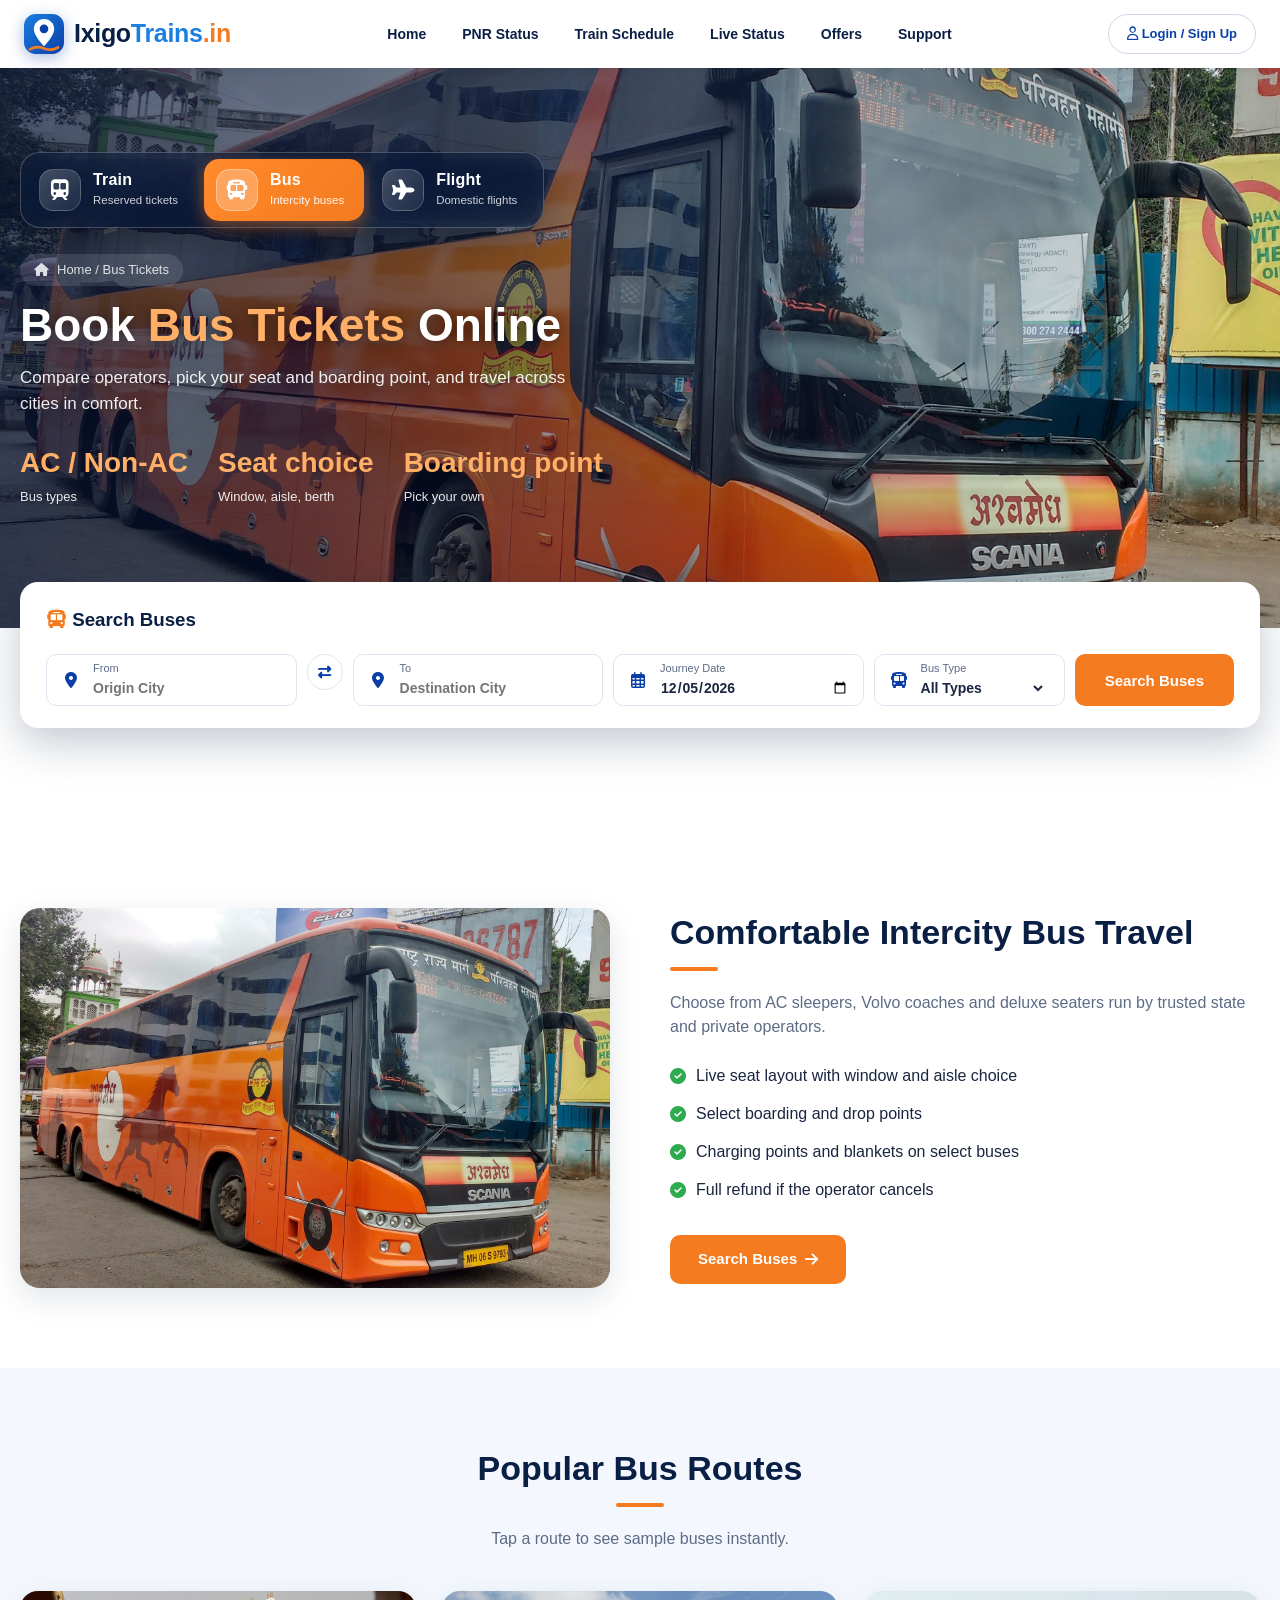
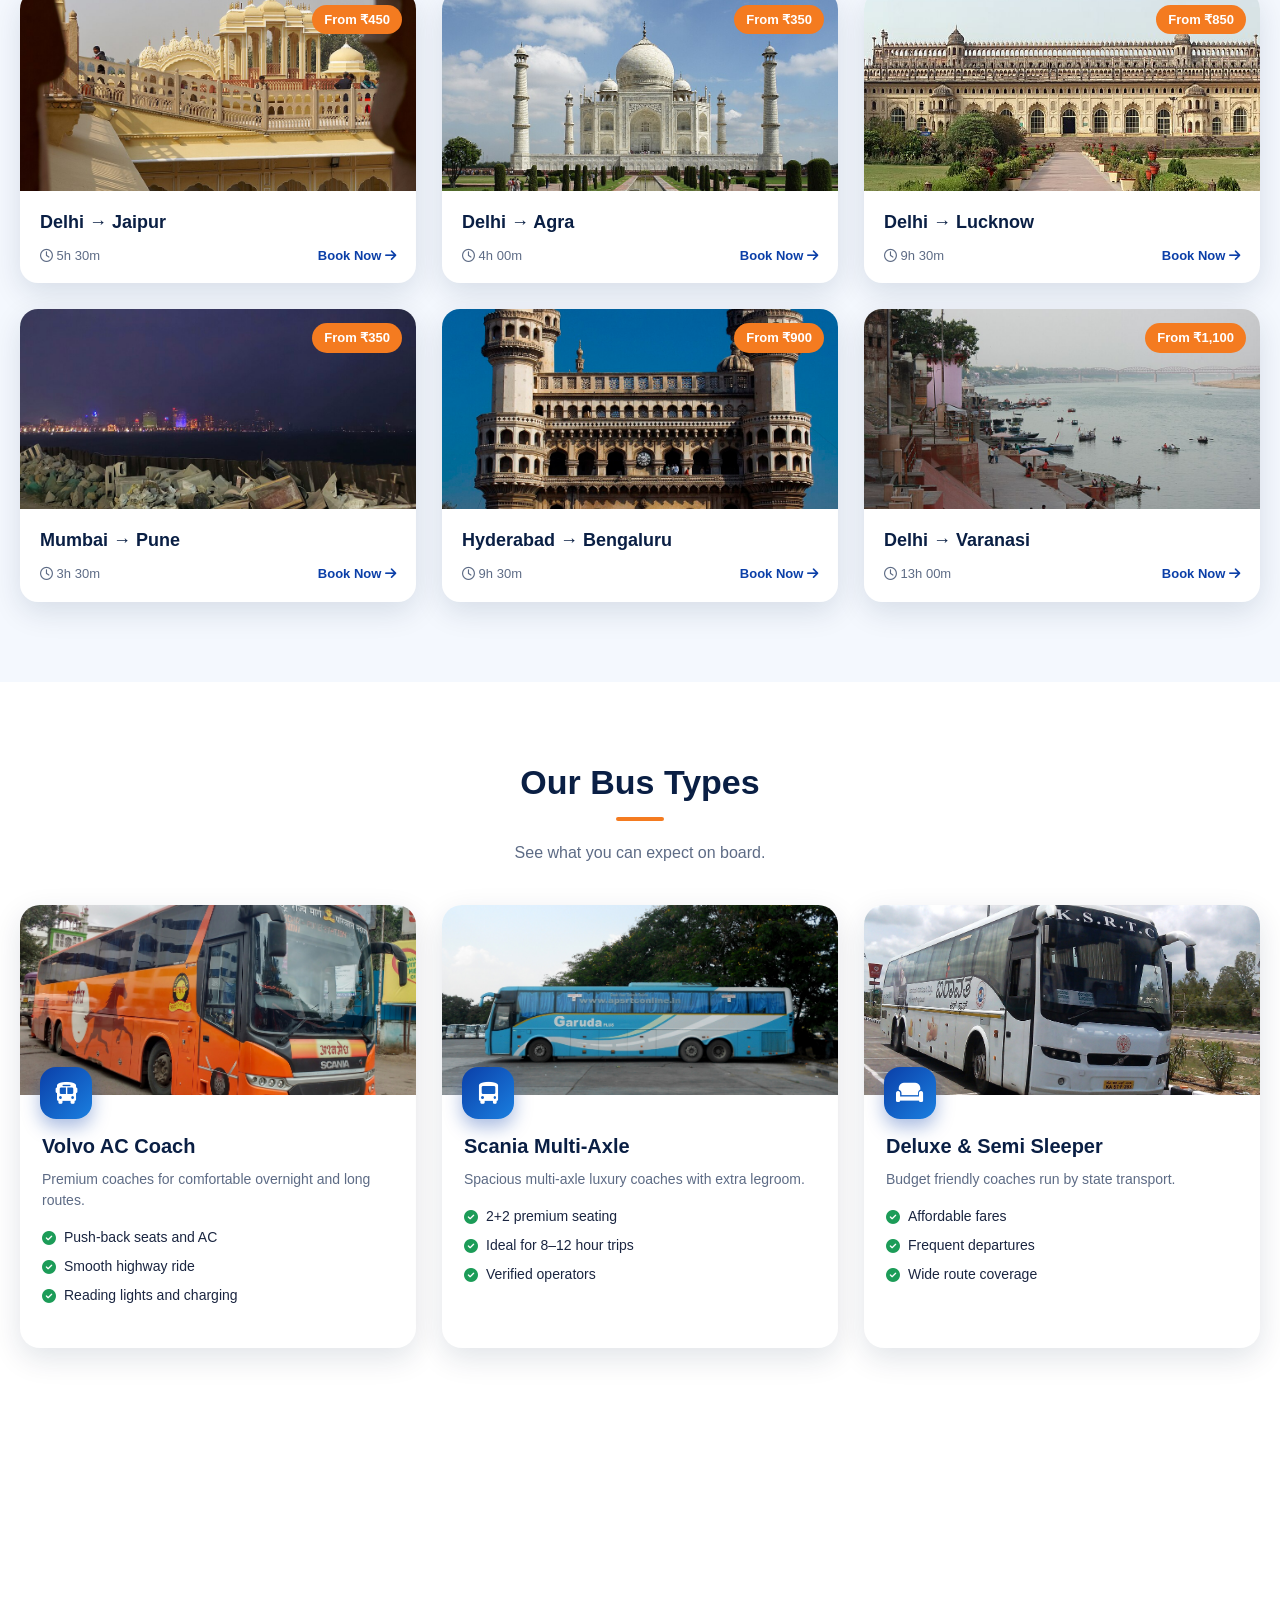
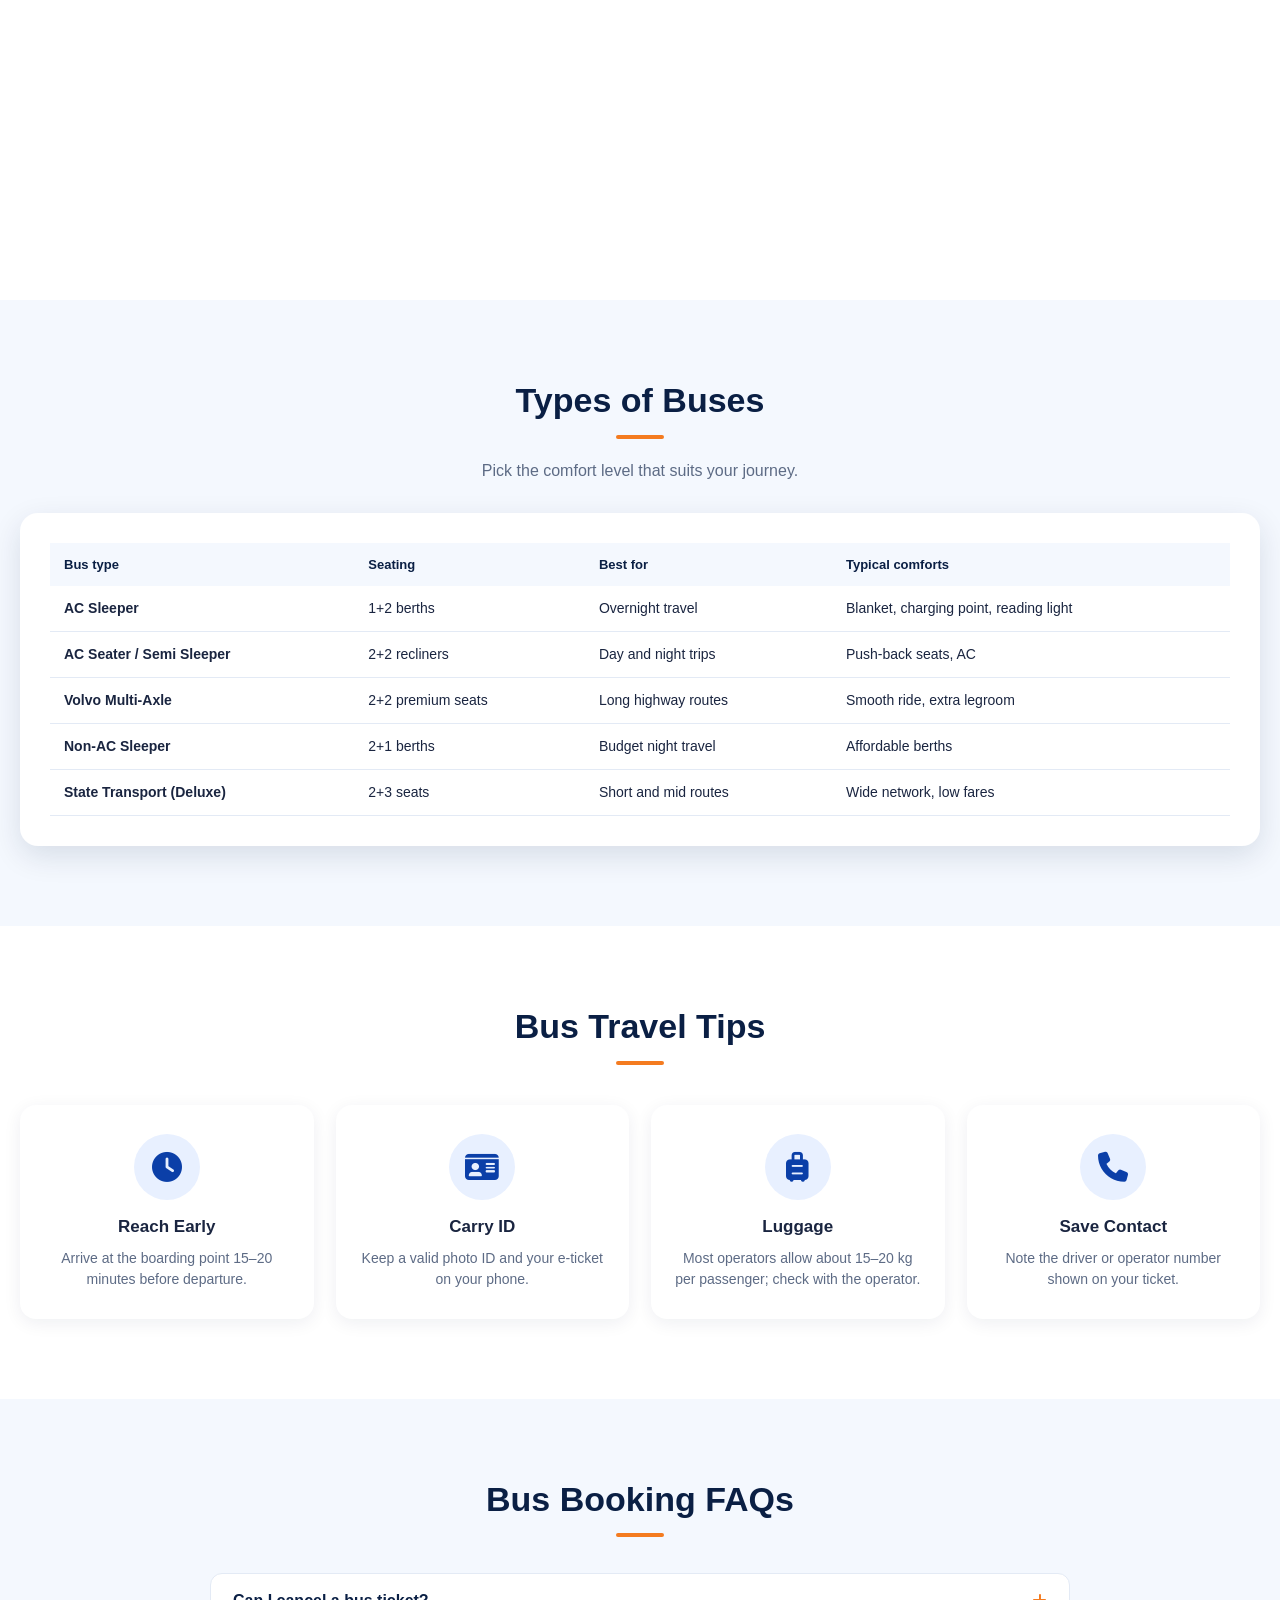
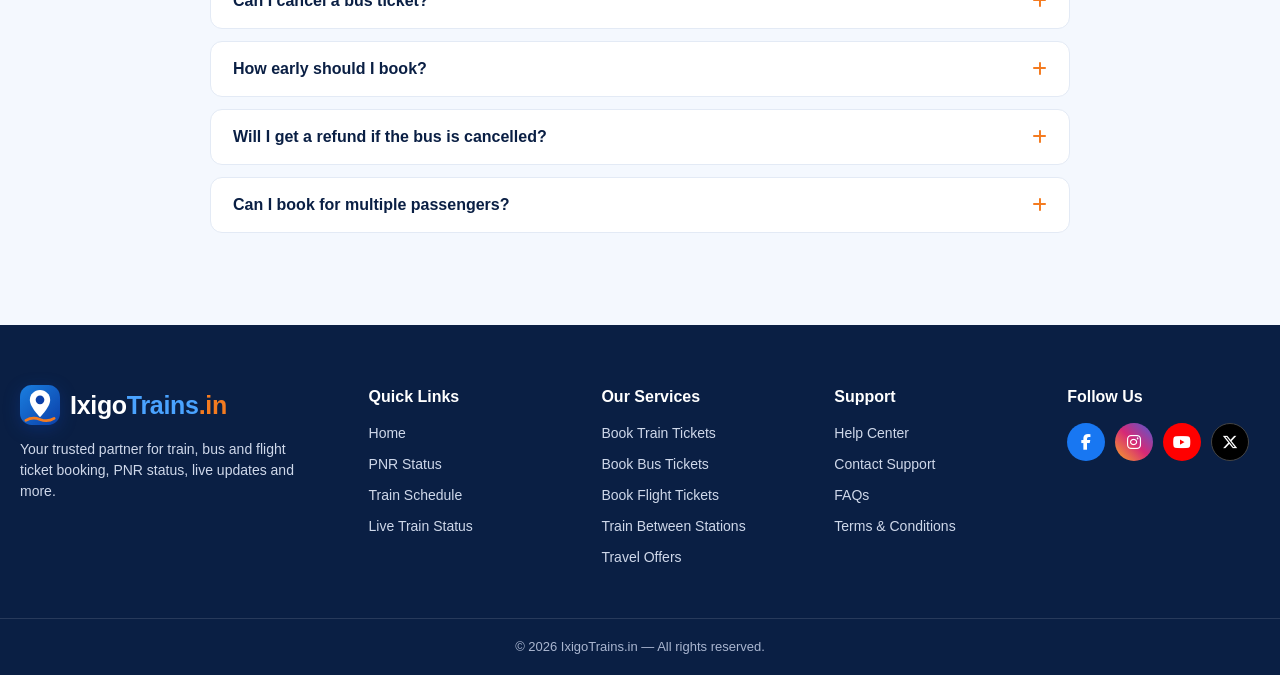
==== bus.html @ 5205576c "first commit" ====
<!DOCTYPE html>
<html lang="en">
<head>
<meta charset="UTF-8">
<meta name="viewport" content="width=device-width, initial-scale=1">
<link rel="icon" type="image/svg+xml" href="favicon.svg">
<title>Bus Tickets – IxigoTrains.in</title>
<link rel="stylesheet" href="https://cdnjs.cloudflare.com/ajax/libs/font-awesome/6.5.1/css/all.min.css">
<link rel="stylesheet" href="style.css">
</head>
<body>
<div id="site-header"></div>

<section class="page-hero ph-slider">
  <div class="hero-slides" aria-hidden="true"><div class="slide active" style="background-image:url('images/bus1.jpg')"></div><div class="slide" style="background-image:url('images/bus2.jpg')"></div><div class="slide" style="background-image:url('images/bus3.jpg')"></div><div class="slide" style="background-image:url('images/bus4.jpg')"></div><div class="slide" style="background-image:url('images/bus5.jpg')"></div></div>
  <div class="container reveal">
    <div class="mode-pick reveal">
      <a class="mp" href="train.html"><i class="fa-solid fa-train-subway"></i><b>Train</b><small>Reserved tickets</small></a>
      <a class="mp active" href="bus.html"><i class="fa-solid fa-bus"></i><b>Bus</b><small>Intercity buses</small></a>
      <a class="mp" href="flight.html"><i class="fa-solid fa-plane"></i><b>Flight</b><small>Domestic flights</small></a>
    </div>
    <span class="crumb"><i class="fa-solid fa-house"></i> Home / Bus Tickets</span>
    <h1>Book <span>Bus Tickets</span> Online</h1>
    <p>Compare operators, pick your seat and boarding point, and travel across cities in comfort.</p>
    <div class="mini-stats"><div><b>AC / Non-AC</b><span>Bus types</span></div><div><b>Seat choice</b><span>Window, aisle, berth</span></div><div><b>Boarding point</b><span>Pick your own</span></div></div>
  </div>
</section>

<section style="padding-top:0">
  <div class="container">
    <div class="search-card" style="margin-top:-46px;margin-bottom:0;padding-top:24px">
      <h3 style="color:var(--navy)"><i class="fa-solid fa-bus" style="color:var(--orange)"></i> Search Buses</h3>
      <form class="search-row" id="busForm">
        <div class="field"><i class="fa-solid fa-location-dot"></i><div><label>From</label><input id="busFrom" placeholder="Origin City" list="cities"></div></div>
        <button type="button" class="swap" data-a="busFrom" data-b="busTo" aria-label="Swap"><i class="fa-solid fa-right-left"></i></button>
        <div class="field"><i class="fa-solid fa-location-dot"></i><div><label>To</label><input id="busTo" placeholder="Destination City" list="cities"></div></div>
        <div class="field"><i class="fa-regular fa-calendar-days"></i><div><label>Journey Date</label><input id="busDate" type="date"></div></div>
        <div class="field small"><i class="fa-solid fa-bus"></i><div><label>Bus Type</label><select id="busType"><option>All Types</option><option>AC Sleeper</option><option>AC Seater</option><option>Non-AC Sleeper</option><option>Volvo Multi-Axle</option></select></div></div>
        <button class="search-btn" type="submit">Search Buses</button>
      </form>
    </div>
    <div id="busResults" style="margin-top:20px"></div>
  </div>
</section>

<section><div class="container split"><img class="photo reveal left" src="images/bus1.jpg" alt="Volvo AC bus" loading="lazy"><div class="reveal right"><h2 class="title" style="text-align:left">Comfortable Intercity Bus Travel</h2><span class="underline" style="margin-left:0"></span><p class="sub" style="text-align:left;margin-left:0">Choose from AC sleepers, Volvo coaches and deluxe seaters run by trusted state and private operators.</p><ul class="checks" style="margin-left:0"><li><i class="fa-solid fa-circle-check"></i> Live seat layout with window and aisle choice</li><li><i class="fa-solid fa-circle-check"></i> Select boarding and drop points</li><li><i class="fa-solid fa-circle-check"></i> Charging points and blankets on select buses</li><li><i class="fa-solid fa-circle-check"></i> Full refund if the operator cancels</li></ul><a href="#book" class="btn">Search Buses <i class="fa-solid fa-arrow-right"></i></a></div></div></section>
<section class="bg-soft"><div class="container"><div class="center reveal"><h2 class="title">Popular Bus Routes</h2><span class="underline"></span><p class="sub">Tap a route to see sample buses instantly.</p></div><div class="route-grid"><article class="route reveal" data-from="Delhi" data-to="Jaipur"><div class="img"><img src="images/d-jaipur.jpg" alt="Delhi → Jaipur" loading="lazy"></div><span class="price">From ₹450</span><div class="info"><h4>Delhi → Jaipur</h4><div class="meta"><span><i class="fa-regular fa-clock"></i> 5h 30m</span><span class="go">Book Now <i class="fa-solid fa-arrow-right"></i></span></div></div></article><article class="route reveal" data-from="Delhi" data-to="Agra"><div class="img"><img src="images/d-agra.jpg" alt="Delhi → Agra" loading="lazy"></div><span class="price">From ₹350</span><div class="info"><h4>Delhi → Agra</h4><div class="meta"><span><i class="fa-regular fa-clock"></i> 4h 00m</span><span class="go">Book Now <i class="fa-solid fa-arrow-right"></i></span></div></div></article><article class="route reveal" data-from="Delhi" data-to="Lucknow"><div class="img"><img src="images/d-lucknow.jpg" alt="Delhi → Lucknow" loading="lazy"></div><span class="price">From ₹850</span><div class="info"><h4>Delhi → Lucknow</h4><div class="meta"><span><i class="fa-regular fa-clock"></i> 9h 30m</span><span class="go">Book Now <i class="fa-solid fa-arrow-right"></i></span></div></div></article><article class="route reveal" data-from="Mumbai" data-to="Pune"><div class="img"><img src="images/d-mumbai.jpg" alt="Mumbai → Pune" loading="lazy"></div><span class="price">From ₹350</span><div class="info"><h4>Mumbai → Pune</h4><div class="meta"><span><i class="fa-regular fa-clock"></i> 3h 30m</span><span class="go">Book Now <i class="fa-solid fa-arrow-right"></i></span></div></div></article><article class="route reveal" data-from="Hyderabad" data-to="Bengaluru"><div class="img"><img src="images/d-hyderabad.jpg" alt="Hyderabad → Bengaluru" loading="lazy"></div><span class="price">From ₹900</span><div class="info"><h4>Hyderabad → Bengaluru</h4><div class="meta"><span><i class="fa-regular fa-clock"></i> 9h 30m</span><span class="go">Book Now <i class="fa-solid fa-arrow-right"></i></span></div></div></article><article class="route reveal" data-from="Delhi" data-to="Varanasi"><div class="img"><img src="images/d-varanasi.jpg" alt="Delhi → Varanasi" loading="lazy"></div><span class="price">From ₹1,100</span><div class="info"><h4>Delhi → Varanasi</h4><div class="meta"><span><i class="fa-regular fa-clock"></i> 13h 00m</span><span class="go">Book Now <i class="fa-solid fa-arrow-right"></i></span></div></div></article></div></div></section>
<section><div class="container"><div class="center reveal"><h2 class="title">Our Bus Types</h2><span class="underline"></span><p class="sub">See what you can expect on board.</p></div><div class="mode-grid"><div class="mode reveal"><div class="m-img" style="background-image:url('images/bus1.jpg')"><i class="fa-solid fa-bus"></i></div><div class="m-body"><h4>Volvo AC Coach</h4><p>Premium coaches for comfortable overnight and long routes.</p><ul><li><i class="fa-solid fa-circle-check"></i> Push-back seats and AC</li><li><i class="fa-solid fa-circle-check"></i> Smooth highway ride</li><li><i class="fa-solid fa-circle-check"></i> Reading lights and charging</li></ul></div></div><div class="mode reveal"><div class="m-img" style="background-image:url('images/bus2.jpg')"><i class="fa-solid fa-bus-simple"></i></div><div class="m-body"><h4>Scania Multi-Axle</h4><p>Spacious multi-axle luxury coaches with extra legroom.</p><ul><li><i class="fa-solid fa-circle-check"></i> 2+2 premium seating</li><li><i class="fa-solid fa-circle-check"></i> Ideal for 8–12 hour trips</li><li><i class="fa-solid fa-circle-check"></i> Verified operators</li></ul></div></div><div class="mode reveal"><div class="m-img" style="background-image:url('images/bus3.jpg')"><i class="fa-solid fa-couch"></i></div><div class="m-body"><h4>Deluxe &amp; Semi Sleeper</h4><p>Budget friendly coaches run by state transport.</p><ul><li><i class="fa-solid fa-circle-check"></i> Affordable fares</li><li><i class="fa-solid fa-circle-check"></i> Frequent departures</li><li><i class="fa-solid fa-circle-check"></i> Wide route coverage</li></ul></div></div></div></div></section>
<section><div class="container"><div class="center reveal"><h2 class="title">Why Book Bus Tickets Here</h2><span class="underline"></span></div><div class="svc-grid"><div class="card reveal d1"><i class="fa-solid fa-couch big"></i><h4>Choose Your Seat</h4><p>See the live seat layout and pick window, aisle, lower or upper berth.</p></div><div class="card reveal d2"><i class="fa-solid fa-location-dot big"></i><h4>Boarding Points</h4><p>Select your pickup and drop points from the operator list.</p></div><div class="card reveal d3"><i class="fa-solid fa-star big"></i><h4>Ratings &amp; Reviews</h4><p>Compare operators using passenger ratings before you book.</p></div><div class="card reveal d4"><i class="fa-solid fa-ticket big"></i><h4>Instant e-Ticket</h4><p>Get your ticket by SMS and email right after payment.</p></div></div></div></section>
<section class="bg-soft"><div class="container"><div class="center reveal"><h2 class="title">Types of Buses</h2><span class="underline"></span><p class="sub">Pick the comfort level that suits your journey.</p></div><div class="panel reveal" style="margin:30px 0 0"><div class="table-wrap"><table class="tbl"><thead><tr><th>Bus type</th><th>Seating</th><th>Best for</th><th>Typical comforts</th></tr></thead><tbody><tr><td><b>AC Sleeper</b></td><td>1+2 berths</td><td>Overnight travel</td><td>Blanket, charging point, reading light</td></tr><tr><td><b>AC Seater / Semi Sleeper</b></td><td>2+2 recliners</td><td>Day and night trips</td><td>Push-back seats, AC</td></tr><tr><td><b>Volvo Multi-Axle</b></td><td>2+2 premium seats</td><td>Long highway routes</td><td>Smooth ride, extra legroom</td></tr><tr><td><b>Non-AC Sleeper</b></td><td>2+1 berths</td><td>Budget night travel</td><td>Affordable berths</td></tr><tr><td><b>State Transport (Deluxe)</b></td><td>2+3 seats</td><td>Short and mid routes</td><td>Wide network, low fares</td></tr></tbody></table></div></div></div></section>
<section><div class="container"><div class="center reveal"><h2 class="title">Bus Travel Tips</h2><span class="underline"></span></div><div class="svc-grid"><div class="card reveal d1"><i class="fa-solid fa-clock big"></i><h4>Reach Early</h4><p>Arrive at the boarding point 15–20 minutes before departure.</p></div><div class="card reveal d2"><i class="fa-solid fa-id-card big"></i><h4>Carry ID</h4><p>Keep a valid photo ID and your e-ticket on your phone.</p></div><div class="card reveal d3"><i class="fa-solid fa-suitcase-rolling big"></i><h4>Luggage</h4><p>Most operators allow about 15–20 kg per passenger; check with the operator.</p></div><div class="card reveal d4"><i class="fa-solid fa-phone big"></i><h4>Save Contact</h4><p>Note the driver or operator number shown on your ticket.</p></div></div></div></section>
<section class="bg-soft"><div class="container"><div class="center reveal"><h2 class="title">Bus Booking FAQs</h2><span class="underline"></span></div><div class="faq reveal"><div class="faq-item"><button class="faq-q">Can I cancel a bus ticket? <i class="fa-solid fa-plus"></i></button><div class="faq-a">Yes. Cancellation charges depend on the operator policy and how close to departure you cancel. The policy is shown before you pay.</div></div><div class="faq-item"><button class="faq-q">How early should I book? <i class="fa-solid fa-plus"></i></button><div class="faq-a">For weekends, festivals and long routes, book at least a few days ahead for the best seat choice.</div></div><div class="faq-item"><button class="faq-q">Will I get a refund if the bus is cancelled? <i class="fa-solid fa-plus"></i></button><div class="faq-a">If the operator cancels the trip, you get a full refund to the original payment mode.</div></div><div class="faq-item"><button class="faq-q">Can I book for multiple passengers? <i class="fa-solid fa-plus"></i></button><div class="faq-a">Yes, you can select several seats in a single booking and add each traveller's details.</div></div></div></div></section>

<div id="site-footer"></div>
<script src="script.js"></script>
</body>
</html>
---- style.css ----
*{box-sizing:border-box;margin:0;padding:0}
:root{--blue:#0b3fa8;--blue2:#1a7fe0;--navy:#0a1f44;--orange:#f47b20;--bg:#f4f8fe;--text:#1a2540;--muted:#5d6b85;--line:#e3eaf5;--shadow:0 10px 30px rgba(10,31,68,.12)}
html{scroll-behavior:smooth}
body{font-family:'Segoe UI',Roboto,Arial,sans-serif;color:var(--text);background:#fff;line-height:1.5;animation:pageIn .6s ease both;overflow-x:clip}
@keyframes pageIn{from{opacity:0;transform:translateY(10px)}to{opacity:1;transform:none}}
a{text-decoration:none;color:inherit}
img{max-width:100%}
.hidden{display:none!important}
.container{max-width:1400px;margin:0 auto;padding:0 20px}
section{padding:80px 0}
h2.title{font-size:34px;line-height:1.2;color:var(--navy);font-weight:800}
.sub{color:var(--muted);margin-top:10px;font-size:16px;max-width:620px}
.underline{display:block;width:48px;height:4px;background:var(--orange);border-radius:2px;margin:14px 0 20px}
.center{text-align:center}.center .underline,.center .sub{margin-left:auto;margin-right:auto}
.bg-soft{background:var(--bg)}

/* reveal animations */
.reveal{opacity:0;transform:translateY(34px);transition:opacity .8s ease,transform .8s ease}
.reveal.left{transform:translateX(-40px)}.reveal.right{transform:translateX(40px)}.reveal.zoom{transform:scale(.92)}
.reveal.in{opacity:1;transform:none}
.d1{transition-delay:.1s}.d2{transition-delay:.2s}.d3{transition-delay:.3s}.d4{transition-delay:.4s}.d5{transition-delay:.5s}

/* buttons */
.btn{display:inline-flex;align-items:center;gap:8px;background:var(--orange);color:#fff;border:0;border-radius:10px;padding:13px 28px;font-size:15px;font-weight:700;cursor:pointer;position:relative;overflow:hidden;transition:.25s;font-family:inherit}
.btn:hover{background:#e06a10;transform:translateY(-2px);box-shadow:0 8px 20px rgba(244,123,32,.4)}
.btn.outline{background:none;border:1.5px solid var(--blue);color:var(--blue)}
.btn.outline:hover{background:var(--blue);color:#fff;box-shadow:none}
.btn.white{background:#fff;color:var(--blue)}
.ripple{position:absolute;border-radius:50%;background:rgba(255,255,255,.5);transform:scale(0);animation:rip .6s linear;pointer-events:none}
@keyframes rip{to{transform:scale(4);opacity:0}}

/* navbar */
.navbar{position:sticky;top:0;z-index:100;height:68px;background:rgba(255,255,255,.95);backdrop-filter:blur(10px);display:flex;align-items:center;justify-content:space-between;padding:0 24px;box-shadow:0 1px 8px rgba(0,0,0,.07);transition:.3s}
.navbar.scrolled{height:60px;box-shadow:0 4px 20px rgba(0,0,0,.1)}
.logo{display:flex;align-items:center;gap:8px;font-size:24px;font-weight:700;color:var(--navy)}
.logo i{color:var(--blue);font-size:26px}
.logo b{color:var(--blue2)}
.logo.light{color:#fff}.logo.light i{color:#fff}.logo.light b{color:#4aa3ff}
nav{display:flex;gap:36px;font-size:14px;font-weight:600;color:var(--navy)}
nav a{position:relative;padding:6px 0}
nav a:after{content:'';position:absolute;left:0;bottom:0;height:2px;width:0;background:var(--blue);transition:.3s}
nav a:hover:after,nav a.active:after{width:100%}
nav a.active,nav a:hover{color:var(--blue)}
.login{border:1px solid #ccd6e8;border-radius:24px;padding:9px 18px;font-size:13px;font-weight:600;color:var(--blue);transition:.25s}
.login:hover{background:var(--blue);color:#fff}
.menu-btn{display:none;background:none;border:0;font-size:22px;color:var(--navy);cursor:pointer}

/* hero */
.hero{position:relative;padding:70px 0 0;color:#fff;overflow:visible;background:linear-gradient(135deg,#0b3fa8,#0a1f44);isolation:isolate}
.hero:before{display:none}
.hero:after{content:'';position:absolute;inset:0;z-index:-1;background:linear-gradient(100deg,rgba(6,22,56,.88) 0%,rgba(6,22,56,.55) 45%,rgba(6,22,56,.1) 100%)}
.hero-inner{display:grid;grid-template-columns:1.2fr 1fr;gap:30px;align-items:center;min-height:380px}
.badge{display:inline-flex;gap:8px;align-items:center;background:rgba(255,255,255,.18);backdrop-filter:blur(6px);padding:8px 16px;border-radius:20px;font-size:13px;font-weight:600}
.hero h1{font-size:54px;line-height:1.1;margin:22px 0 16px;font-weight:800}
.hero h1 span{color:#ffb066}
.hero p{font-size:18px;max-width:520px;opacity:.95}
.hero-actions{display:flex;gap:14px;margin-top:28px;flex-wrap:wrap}
.hero-stats{display:flex;gap:14px;justify-self:end;flex-direction:column}
.glass{background:rgba(255,255,255,.14);backdrop-filter:blur(10px);border:1px solid rgba(255,255,255,.25);border-radius:16px;padding:16px 22px;display:flex;gap:14px;align-items:center;animation:float 5s ease-in-out infinite}
.glass:nth-child(2){animation-delay:1.2s;margin-left:40px}.glass:nth-child(3){animation-delay:2.4s}
.glass i{font-size:24px;color:#ffb066}.glass b{font-size:20px;display:block}.glass small{opacity:.85}
@keyframes float{0%,100%{transform:translateY(0)}50%{transform:translateY(-10px)}}
.rail{position:absolute;left:0;right:0;bottom:0;height:4px;background:repeating-linear-gradient(90deg,rgba(255,255,255,.5) 0 14px,transparent 14px 24px);overflow:visible}
.rail i{position:absolute;top:-26px;font-size:24px;color:#ffb066;animation:run 14s linear infinite}
@keyframes run{from{left:-5%}to{left:105%}}
.page-hero{position:relative;padding:60px 0 100px;color:#fff;isolation:isolate;background:linear-gradient(135deg,#0a1f44,#0b3fa8)}
.page-hero:before{content:'';position:absolute;inset:0;z-index:-2;background:var(--ph-img) center/cover}
.page-hero:after{content:'';position:absolute;inset:0;z-index:-1;background:linear-gradient(100deg,rgba(6,22,56,.93) 0%,rgba(6,22,56,.7) 55%,rgba(6,22,56,.35) 100%)}
.ph-grid{display:grid;grid-template-columns:1.3fr 1fr;gap:40px;align-items:center}
.page-hero h1{font-size:46px;line-height:1.12;font-weight:800;margin:14px 0}
.page-hero h1 span{color:#ffb066}
.page-hero p{opacity:.92;font-size:17px;max-width:560px}
.crumb{font-size:13px;opacity:.85;display:inline-flex;gap:8px;align-items:center;background:rgba(255,255,255,.14);padding:6px 14px;border-radius:20px}
.chips{display:flex;gap:10px;flex-wrap:wrap;margin-top:22px}
.chips span{background:rgba(255,255,255,.14);border:1px solid rgba(255,255,255,.25);padding:8px 14px;border-radius:20px;font-size:13px;font-weight:600;display:inline-flex;gap:8px;align-items:center}
.chips i{color:#ffb066}
.ph-card{background:rgba(255,255,255,.13);backdrop-filter:blur(12px);border:1px solid rgba(255,255,255,.28);border-radius:20px;padding:24px 26px;animation:float 6s ease-in-out infinite}
.ph-card h4{font-size:16px;margin-bottom:14px;display:flex;gap:10px;align-items:center}
.ph-card h4 i{color:#ffb066}
.ph-row{display:flex;justify-content:space-between;gap:14px;padding:10px 0;border-top:1px solid rgba(255,255,255,.2);font-size:14px}
.ph-row b{color:#ffd2ad}

/* search card */
.search-card{position:relative;z-index:5;background:#fff;border-radius:18px;box-shadow:0 14px 44px rgba(10,31,68,.25);padding:0 24px 24px;color:var(--text);margin-bottom:-52px;margin-top:30px}
.tabs{display:flex;justify-content:space-between;padding:0 10px;border-bottom:1px solid var(--line)}
.tab{flex:1;background:none;border:0;padding:20px 0 14px;font-size:14px;font-weight:600;color:var(--navy);cursor:pointer;border-bottom:3px solid transparent;display:flex;gap:8px;align-items:center;justify-content:center;margin-bottom:-1px;transition:.25s;font-family:inherit}
.tab:hover{color:var(--blue)}
.tab.active{border-color:var(--orange);color:var(--blue)}
.search-row{display:flex;gap:10px;align-items:center;margin-top:20px;animation:pageIn .4s}
.field{flex:1.3;display:flex;align-items:center;gap:12px;border:1px solid #dde4f0;border-radius:10px;padding:8px 14px;height:52px;min-width:0;transition:.25s;background:#fff}
.field:focus-within{border-color:var(--blue);box-shadow:0 0 0 3px rgba(11,63,168,.12)}
.field>i{color:var(--blue)}
.field.small{flex:.9}.field.wide{flex:1}
.field div{flex:1;min-width:0}
.field label{display:block;font-size:11px;color:var(--muted)}
.field input,.field select{width:100%;border:0;outline:0;background:none;font-size:14px;font-weight:600;color:var(--text);font-family:inherit}
.swap{width:36px;height:36px;border-radius:50%;border:1px solid #dde4f0;background:#fff;color:var(--blue);cursor:pointer;flex:none;transition:.4s}
.swap:hover{transform:rotate(180deg);background:var(--blue);color:#fff}
.search-btn{background:var(--orange);color:#fff;border:0;border-radius:10px;height:52px;padding:0 30px;font-size:15px;font-weight:700;cursor:pointer;white-space:nowrap;position:relative;overflow:hidden;transition:.25s;font-family:inherit}
.search-btn:hover{background:#e06a10;transform:translateY(-2px)}

/* features */
.features{padding:110px 0 30px}
.feat-grid{display:grid;grid-template-columns:repeat(4,1fr);gap:20px}
.feat{display:flex;align-items:center;gap:14px;padding:16px;border-radius:14px;transition:.3s}
.feat:hover{background:var(--bg);transform:translateY(-4px)}
.feat b{display:block;font-size:15px}.feat small{font-size:13px;color:var(--muted)}
.ico{width:50px;height:50px;border-radius:50%;display:grid;place-items:center;font-size:20px;flex:none}
.yellow{background:#fff4d6;color:#f5a800}.green{background:#e3f6e8;color:#2eaa4f}.orange{background:#ffe9d6;color:var(--orange)}.bluei{background:#e1ecff;color:var(--blue)}

/* stats */
.stats{background:linear-gradient(120deg,var(--navy),var(--blue));color:#fff;padding:54px 0}
.stat-grid{display:grid;grid-template-columns:repeat(4,1fr);gap:20px;text-align:center}
.stat b{font-size:42px;display:block;font-weight:800}.stat span{opacity:.85}

/* routes */
.route-grid{display:grid;grid-template-columns:repeat(3,1fr);gap:26px;margin-top:40px}
.route{position:relative;border-radius:18px;overflow:hidden;background:#fff;box-shadow:var(--shadow);cursor:pointer;transition:.35s}
.route:hover{transform:translateY(-8px);box-shadow:0 20px 44px rgba(10,31,68,.22)}
.route .img{height:200px;overflow:hidden;background:linear-gradient(135deg,#6a8fd8,#f4a259)}
.route img{width:100%;height:100%;object-fit:cover;transition:.6s}
.route:hover img{transform:scale(1.1)}
.route .price{position:absolute;top:14px;right:14px;background:var(--orange);color:#fff;padding:5px 12px;border-radius:20px;font-size:13px;font-weight:700}
.route .info{padding:18px 20px}
.route h4{font-size:18px;color:var(--navy)}
.meta{display:flex;justify-content:space-between;align-items:center;margin-top:10px;font-size:13px;color:var(--muted)}
.meta .go{color:var(--blue);font-weight:700;transition:.25s}
.route:hover .go{transform:translateX(6px)}

/* services */
.svc-grid{display:grid;grid-template-columns:repeat(4,1fr);gap:22px;margin-top:40px}
.card{background:#fff;border-radius:16px;padding:28px 22px;box-shadow:0 4px 18px rgba(10,31,68,.07);transition:.3s;text-align:center;border:1px solid transparent;display:block}
.card:hover{transform:translateY(-8px);box-shadow:var(--shadow);border-color:var(--line)}
.card i.big{font-size:30px;color:var(--blue);width:66px;height:66px;display:grid;place-items:center;border-radius:50%;background:#e8f0ff;margin:0 auto 14px;transition:.3s}
.card:hover i.big{background:var(--blue);color:#fff;transform:rotateY(180deg)}
.card h4{font-size:17px;margin-bottom:8px}.card p{font-size:14px;color:var(--muted)}

/* steps */
.steps{display:grid;grid-template-columns:repeat(4,1fr);gap:26px;margin-top:46px;position:relative}
.step{text-align:center;position:relative;padding:0 10px}
.step .num{width:70px;height:70px;border-radius:50%;background:linear-gradient(135deg,var(--blue),var(--blue2));color:#fff;font-size:26px;font-weight:800;display:grid;place-items:center;margin:0 auto 16px;box-shadow:0 8px 20px rgba(11,63,168,.35);position:relative;z-index:2}
.step:not(:last-child):after{content:'';position:absolute;top:35px;left:60%;width:80%;border-top:2px dashed #b9c9e6;z-index:1}
.step h4{margin-bottom:6px}.step p{font-size:14px;color:var(--muted)}

/* classes */
.cls-grid{display:grid;grid-template-columns:repeat(3,1fr);gap:22px;margin-top:40px}
.cls{background:#fff;border-radius:16px;padding:24px;box-shadow:0 4px 18px rgba(10,31,68,.07);border-left:5px solid var(--blue);transition:.3s}
.cls:hover{transform:translateX(6px)}
.cls b{font-size:18px;color:var(--navy)}.cls span{float:right;background:#e8f0ff;color:var(--blue);padding:2px 10px;border-radius:12px;font-size:12px;font-weight:700}
.cls p{margin-top:8px;font-size:14px;color:var(--muted)}

/* split */
.split{display:grid;grid-template-columns:1fr 1fr;gap:60px;align-items:center}
.split img.photo{width:100%;border-radius:20px;box-shadow:var(--shadow);height:380px;object-fit:cover}
.checks{list-style:none;margin:18px auto 26px;display:table;text-align:left}
.checks li{padding:7px 0;display:flex;gap:10px;align-items:flex-start}
.checks i{color:#2eaa4f;margin-top:4px}

/* offers */
.offer-grid{display:grid;grid-template-columns:repeat(3,1fr);gap:26px;margin-top:40px}
.offer{background:#fff;border-radius:18px;overflow:hidden;box-shadow:var(--shadow);transition:.3s;position:relative}
.offer:hover{transform:translateY(-8px)}
.offer .top{padding:26px;color:#fff;background:linear-gradient(135deg,var(--blue),var(--blue2));position:relative;overflow:hidden}
.offer:nth-child(2n) .top{background:linear-gradient(135deg,#f47b20,#ffa94d)}
.offer:nth-child(3n) .top{background:linear-gradient(135deg,#1c9c58,#52c685)}
.offer .top:after{content:'';position:absolute;right:-30px;top:-30px;width:120px;height:120px;border-radius:50%;background:rgba(255,255,255,.15)}
.offer .top h3{font-size:34px}.offer .top small{opacity:.9}
.offer .body{padding:20px 24px 24px}
.offer .body p{font-size:14px;color:var(--muted);margin-bottom:14px}
.coupon{display:flex;justify-content:space-between;align-items:center;border:2px dashed #b9c9e6;border-radius:10px;padding:8px 8px 8px 14px;font-weight:800;letter-spacing:1px;color:var(--navy)}
.coupon button{background:var(--navy);color:#fff;border:0;border-radius:8px;padding:8px 14px;font-weight:600;cursor:pointer;font-size:13px;transition:.2s}
.coupon button:hover{background:var(--orange)}

/* testimonials */
.testi-grid{display:grid;grid-template-columns:repeat(3,1fr);gap:24px;margin-top:40px}
.testi{background:#fff;border-radius:16px;padding:26px;box-shadow:0 4px 18px rgba(10,31,68,.07);transition:.3s}
.testi:hover{transform:translateY(-6px);box-shadow:var(--shadow)}
.stars{color:#f5a800;margin-bottom:10px}
.testi p{font-size:14px;color:var(--muted);margin-bottom:16px}
.who{display:flex;align-items:center;gap:12px}
.av{width:44px;height:44px;border-radius:50%;background:linear-gradient(135deg,var(--blue),var(--blue2));color:#fff;display:grid;place-items:center;font-weight:700}

/* faq */
.faq{max-width:860px;margin:36px auto 0}
.faq-item{background:#fff;border:1px solid var(--line);border-radius:12px;margin-bottom:12px;overflow:hidden;transition:.3s}
.faq-item.open{box-shadow:var(--shadow);border-color:#c9d8f3}
.faq-q{width:100%;text-align:left;background:none;border:0;padding:18px 22px;font-size:16px;font-weight:600;color:var(--navy);cursor:pointer;display:flex;justify-content:space-between;align-items:center;font-family:inherit}
.faq-q i{transition:.3s;color:var(--orange)}
.faq-item.open .faq-q i{transform:rotate(45deg)}
.faq-a{max-height:0;overflow:hidden;transition:max-height .4s ease;padding:0 22px;color:var(--muted);font-size:15px}
.faq-item.open .faq-a{padding-bottom:18px}

/* app */
.app{background:linear-gradient(120deg,#0b3fa8,#1a7fe0);color:#fff;overflow:hidden;position:relative}
.app .title{color:#fff}
.app-grid{display:grid;grid-template-columns:1fr 1fr;align-items:center;gap:40px}
.phones{position:relative;height:420px}
.phone{position:absolute;border-radius:30px;border:6px solid #111;background:#111;overflow:hidden;box-shadow:0 20px 50px rgba(0,0,0,.4)}
.p1{left:12%;top:40px;width:190px;height:380px;transform:rotate(-6deg);animation:float 6s ease-in-out infinite}
.p2{left:42%;top:10px;width:200px;height:390px;transform:rotate(5deg);animation:float 6s ease-in-out infinite 1.5s}
.screen{width:100%;height:100%;border-radius:24px}
.screen.blue{background:linear-gradient(180deg,#1349b8,#0a2a70);display:flex;flex-direction:column;align-items:center;justify-content:center;gap:10px;font-weight:700;font-size:18px}
.screen.blue i{font-size:40px}
.screen.white{background:#fff;padding:14px 12px;font-size:10px;color:var(--text)}
.mini-img{height:70px;border-radius:8px;background:linear-gradient(135deg,#4a7fd0,#8fc1ee);margin-bottom:8px}
.screen h6{font-size:12px;margin-bottom:8px}
.mini{border:1px solid #e1e7f2;border-radius:6px;padding:6px 8px;margin-bottom:6px;color:var(--muted)}
.mini b{color:var(--text);font-size:11px}
.mini-btn{background:var(--orange);color:#fff;border-radius:6px;text-align:center;padding:8px;font-weight:700;margin-top:8px}
.app p{opacity:.92;margin-bottom:24px;font-size:17px}
.stores{display:flex;gap:16px;flex-wrap:wrap}
.store{display:flex;align-items:center;gap:10px;background:#000;color:#fff;border-radius:10px;padding:9px 18px;font-size:19px;font-weight:600;border:1px solid #555;transition:.25s}
.store:hover{transform:translateY(-4px)}
.store i{font-size:28px}
.store span{display:flex;flex-direction:column;line-height:1.1}
.store small{font-size:10px;font-weight:400}

/* cta/newsletter */
.cta{background:var(--navy);color:#fff;border-radius:22px;padding:44px 50px;display:flex;justify-content:space-between;align-items:center;gap:30px;flex-wrap:wrap}
.cta h3{font-size:26px}.cta p{opacity:.8}
.news{display:flex;gap:10px;flex:1;max-width:460px;min-width:260px}
.news input{flex:1;border:0;border-radius:10px;padding:0 16px;height:50px;font-size:14px;outline:0;font-family:inherit}

/* result panels */
.panel{background:#fff;border-radius:18px;box-shadow:var(--shadow);padding:30px;margin-top:30px;animation:pageIn .5s}
.demo-note{display:inline-block;background:#fff4d6;color:#8a5a00;padding:4px 12px;border-radius:12px;font-size:12px;font-weight:600;margin-bottom:14px}
.pnr-head{display:flex;justify-content:space-between;flex-wrap:wrap;gap:16px;padding-bottom:18px;border-bottom:1px dashed var(--line)}
.pnr-head h3{font-size:22px;color:var(--navy)}
.pill{display:inline-block;padding:5px 14px;border-radius:20px;font-size:13px;font-weight:700}
.pill.ok{background:#e3f6e8;color:#1c8a43}.pill.wl{background:#ffe9d6;color:#c85d08}.pill.live{background:#e1ecff;color:var(--blue)}
.journey{display:flex;align-items:center;gap:20px;margin:24px 0;flex-wrap:wrap}
.journey .st{flex:none}.journey .st b{font-size:20px;display:block}.journey .st small{color:var(--muted)}
.journey .line{flex:1;min-width:120px;height:3px;background:var(--line);position:relative;border-radius:2px}
.journey .line i{position:absolute;top:-10px;left:0;color:var(--orange);animation:slide 3s ease-in-out infinite alternate}
@keyframes slide{to{left:calc(100% - 20px)}}
table.tbl{width:100%;border-collapse:collapse;font-size:14px}
.tbl th{background:var(--bg);text-align:left;padding:12px 14px;color:var(--navy);font-size:13px}
.tbl td{padding:12px 14px;border-bottom:1px solid var(--line)}
.tbl tr{transition:.2s}.tbl tbody tr:hover{background:#f8fbff}
.table-wrap{overflow-x:auto}
.tbl tr.row-in{animation:rowIn .5s both}
@keyframes rowIn{from{opacity:0;transform:translateX(-20px)}to{opacity:1;transform:none}}

/* timeline */
.timeline{position:relative;margin:30px 0 0 14px;padding-left:34px;border-left:3px solid var(--line)}
.tl{position:relative;padding:0 0 28px;opacity:0;transform:translateX(-14px);animation:rowIn .5s forwards}
.tl:before{content:'';position:absolute;left:-46px;top:2px;width:18px;height:18px;border-radius:50%;background:#fff;border:3px solid #b9c9e6}
.tl.done:before{background:#2eaa4f;border-color:#2eaa4f}
.tl.now:before{background:var(--orange);border-color:#ffd2ad;box-shadow:0 0 0 0 rgba(244,123,32,.6);animation:pulse 1.6s infinite}
@keyframes pulse{to{box-shadow:0 0 0 14px rgba(244,123,32,0)}}
.tl b{display:block;color:var(--navy)}.tl small{color:var(--muted)}
.tl .t{float:right;font-weight:700;color:var(--blue)}
.progress{height:10px;background:var(--line);border-radius:6px;overflow:hidden;margin:18px 0 6px}
.progress div{height:100%;width:0;background:linear-gradient(90deg,var(--blue),var(--orange));border-radius:6px;transition:width 1.8s ease}

/* support */
.contact-grid{display:grid;grid-template-columns:repeat(3,1fr);gap:24px;margin-top:-50px;position:relative;z-index:3}
.form-grid{display:grid;grid-template-columns:1fr 1fr;gap:50px}
.form{display:grid;gap:14px}
.form input,.form textarea,.form select{width:100%;border:1px solid #dde4f0;border-radius:10px;padding:14px 16px;font-size:14px;font-family:inherit;outline:0;transition:.25s}
.form input:focus,.form textarea:focus,.form select:focus{border-color:var(--blue);box-shadow:0 0 0 3px rgba(11,63,168,.12)}
.form textarea{min-height:130px;resize:vertical}
.tips{display:grid;grid-template-columns:repeat(3,1fr);gap:22px;margin-top:30px}

/* footer */
footer{background:var(--navy);color:#fff;padding:60px 0 0}
.f-grid{display:grid;grid-template-columns:1.6fr 1fr 1fr 1fr 1fr;gap:40px;padding-bottom:40px}
.f-brand p{font-size:14px;margin-top:14px;color:#cfd8ea;max-width:300px}
.f-col h5{font-size:16px;margin-bottom:14px}
.f-col a{display:block;font-size:14px;color:#cfd8ea;margin-bottom:10px;transition:.2s}
.f-col a:hover{color:#fff;transform:translateX(4px)}
.social{display:flex;gap:10px}
.social a{width:38px;height:38px;border-radius:50%;display:grid;place-items:center;color:#fff;margin:0;font-size:16px;transition:.3s}
.social a:hover{transform:translateY(-5px) rotate(8deg)}
.fb{background:#1877f2}.ig{background:linear-gradient(45deg,#f9a825,#d62976,#4f5bd5)}.yt{background:#f00}.x{background:#000;border:1px solid #444}
.copy{border-top:1px solid rgba(255,255,255,.12);padding:18px 0;text-align:center;font-size:13px;color:#aab6d0}
.totop{position:fixed;right:22px;bottom:22px;width:46px;height:46px;border-radius:50%;border:0;background:var(--orange);color:#fff;font-size:18px;cursor:pointer;opacity:0;transform:translateY(20px);transition:.3s;z-index:90;box-shadow:0 6px 18px rgba(0,0,0,.3)}
.totop.show{opacity:1;transform:none}
.toast{position:fixed;bottom:28px;left:50%;transform:translate(-50%,20px);background:var(--navy);color:#fff;padding:14px 24px;border-radius:10px;opacity:0;transition:.3s;z-index:200;pointer-events:none;max-width:90%;text-align:center}
.toast.show{opacity:1;transform:translate(-50%,0)}

/* responsive */
@media(max-width:1100px){
  .navbar{padding:0 22px}
  nav{gap:22px}
  .hero h1{font-size:44px}
  .route-grid,.offer-grid,.testi-grid,.cls-grid{grid-template-columns:repeat(2,1fr)}
  .svc-grid,.feat-grid,.stat-grid,.steps{grid-template-columns:repeat(2,1fr)}
  .step:after{display:none!important}
  .f-grid{grid-template-columns:1fr 1fr 1fr}
  .f-brand{grid-column:1/-1}
}
@media(max-width:860px){
  .menu-btn{display:block}
  nav{display:none;position:absolute;top:100%;left:0;right:0;background:#fff;flex-direction:column;gap:0;padding:8px 22px 16px;box-shadow:0 12px 20px rgba(0,0,0,.12)}
  nav.open{display:flex;animation:pageIn .3s}
  nav a{padding:13px 0;border-bottom:1px solid var(--line)}
  .login{display:none}
  .container{padding:0 18px}
  section{padding:56px 0}
  .hero-inner{grid-template-columns:1fr}.hero-stats{display:none}
  .hero h1{font-size:34px}.hero p{font-size:16px}
  .page-hero h1{font-size:32px}
  .tabs{overflow-x:auto}.tab{white-space:nowrap;padding:16px 16px 10px;flex:none}
  .search-row{flex-wrap:wrap}.field,.field.small{flex:1 1 100%}.swap{display:none}.search-btn{width:100%}
  .search-card{padding:0 14px 18px}
  .split,.app-grid,.form-grid{grid-template-columns:1fr}
  .split{gap:30px}.split img.photo{height:260px}
  .phones{height:360px}.p1{left:6%}.p2{left:44%}
  .contact-grid,.tips{grid-template-columns:1fr}
  .cta{padding:30px 24px}
  h2.title{font-size:27px}
  .reveal.left,.reveal.right{transform:translateY(34px)}
  .reveal.left.in,.reveal.right.in{transform:none}
  .glass{margin-left:0!important}
  .ph-grid{grid-template-columns:1fr}.ph-card{display:none}
  .page-hero{padding:44px 0 90px}.page-hero h1{font-size:32px}
  .navbar{padding:0 14px}
}
@media(max-width:600px){
  .route-grid,.offer-grid,.testi-grid,.cls-grid,.svc-grid,.feat-grid,.steps{grid-template-columns:1fr}
  .stat b{font-size:32px}
  .f-grid{grid-template-columns:1fr 1fr}
  .journey{flex-direction:column;align-items:flex-start}.journey .line{width:100%}
  .rail i{font-size:18px}
}
@media(prefers-reduced-motion:reduce){*{animation:none!important;transition:none!important}.reveal{opacity:1;transform:none}}

/* responsive fixes */
.split>*,.ph-grid>*,.app-grid>*{min-width:0}
.checks li{overflow-wrap:anywhere}
@media(max-width:1100px){.steps{grid-template-columns:repeat(2,1fr)!important}}
@media(max-width:860px){.split{grid-template-columns:1fr!important}.checks{display:block}}
@media(max-width:600px){.steps{grid-template-columns:1fr!important}.contact-grid{margin-top:-40px}.search-card{margin-top:20px}}
@media(max-width:1200px){.reveal.left,.reveal.right{transform:translateY(34px)}.reveal.left.in,.reveal.right.in{transform:none}}

/* logo */
.logo{gap:10px;letter-spacing:-.3px}
.logo-mark{width:40px;height:40px;flex:none;filter:drop-shadow(0 4px 8px rgba(11,63,168,.35));transition:.4s}
.logo:hover .logo-mark{transform:rotate(-8deg) scale(1.08)}
.logo-text{font-size:25px;font-weight:800;color:var(--navy)}
.logo-text b{color:var(--blue2);font-weight:800}
.logo-text em{font-style:normal;color:var(--orange);font-weight:700}
.logo.light .logo-text{color:#fff}.logo.light .logo-text b{color:#4aa3ff}

/* ===== distinct hero layouts ===== */
/* PNR: centered */
.ph-center{text-align:center}
.ph-center .ph-wrap{max-width:760px;margin:0 auto;position:relative;z-index:2}
.ph-center p{margin:0 auto}.ph-center .chips{justify-content:center}
.ph-center .tkt{position:absolute;top:50%;width:210px;background:#fff;color:var(--text);border-radius:14px;padding:14px 16px;text-align:left;box-shadow:0 18px 40px rgba(0,0,0,.35);font-size:13px;animation:float 5s ease-in-out infinite}
.tkt.l{left:3%;transform:translateY(-50%) rotate(-7deg)}.tkt.r{right:3%;transform:translateY(-50%) rotate(6deg);animation-delay:1.5s}
.tkt b{display:block;font-size:15px;color:var(--navy)}.tkt small{color:var(--muted)}
.tkt .pill{margin-top:8px;font-size:11px;padding:3px 10px}
/* Schedule: framed image */
.ph-frame:before{display:none}
.ph-frame:after{background:radial-gradient(circle at 15% 20%,rgba(26,127,224,.5),transparent 45%),linear-gradient(135deg,#0a1f44,#0b3fa8)}
.ph-frame .ph-grid{grid-template-columns:1fr 1.15fr}
.ph-frame .frame{position:relative;order:-1}
.ph-frame .frame img{width:100%;height:330px;object-fit:cover;border-radius:22px;border:6px solid rgba(255,255,255,.9);box-shadow:0 24px 50px rgba(0,0,0,.4);transform:rotate(-3deg);transition:.5s}
.ph-frame .frame:hover img{transform:rotate(0)}
.ph-frame .badge2{position:absolute;right:-8px;bottom:22px;background:var(--orange);color:#fff;padding:10px 18px;border-radius:14px;font-weight:700;box-shadow:0 10px 24px rgba(0,0,0,.3);animation:float 4s ease-in-out infinite}
.ph-frame .mini-stats{display:flex;gap:28px;margin-top:26px}
.ph-frame .mini-stats b{font-size:28px;display:block;color:#ffb066}.ph-frame .mini-stats span{font-size:13px;opacity:.85}
/* Live: route line */
.ph-route{text-align:center;padding-bottom:110px}
.ph-route:after{background:linear-gradient(180deg,rgba(6,22,56,.85),rgba(6,22,56,.95))}
.ph-route p{margin:0 auto}
.route-line{position:relative;max-width:900px;margin:48px auto 0;height:90px}
.route-line .bar{position:absolute;left:0;right:0;top:34px;height:6px;border-radius:4px;background:rgba(255,255,255,.2);overflow:hidden}
.route-line .bar i{position:absolute;left:0;top:0;bottom:0;width:100%;transform-origin:left;background:linear-gradient(90deg,#2eaa4f,#ffb066);animation:fillbar 6s ease-in-out infinite}
@keyframes fillbar{0%{transform:scaleX(0)}70%,100%{transform:scaleX(.55)}}
.route-line .dot{position:absolute;top:26px;width:22px;height:22px;border-radius:50%;background:#fff;border:4px solid #ffb066;transform:translateX(-50%)}
.route-line .dot span{position:absolute;top:34px;left:50%;transform:translateX(-50%);font-size:12px;white-space:nowrap;opacity:.9}
.route-line .runner{position:absolute;top:0;left:0;font-size:26px;color:#fff;animation:runner 6s ease-in-out infinite;transform:translateX(-50%)}
@keyframes runner{0%{left:0}70%,100%{left:55%}}
/* Offers: warm + coupons */
.ph-offer:before{display:none}
.ph-offer:after{background:radial-gradient(circle at 85% 20%,rgba(255,255,255,.18),transparent 40%),linear-gradient(120deg,#f47b20,#c2410c 55%,#7c2d12)}
.ph-offer .big-off{font-size:96px;line-height:1;font-weight:900;color:#fff;text-shadow:0 6px 0 rgba(0,0,0,.18)}
.ph-offer .big-off small{font-size:26px;font-weight:700;display:block;letter-spacing:2px}
.ph-offer h1{margin-top:8px}
.coupons{position:relative;height:300px}
.cpn{position:absolute;width:300px;background:#fff;color:var(--text);border-radius:16px;padding:18px 22px;box-shadow:0 18px 40px rgba(0,0,0,.35);border-left:8px dashed #f47b20;animation:float 5s ease-in-out infinite}
.cpn b{font-size:22px;color:var(--navy);display:block}.cpn small{color:var(--muted)}
.cpn:nth-child(1){left:0;top:0;transform:rotate(-5deg)}
.cpn:nth-child(2){left:70px;top:95px;transform:rotate(3deg);animation-delay:1s;border-color:#0b3fa8}
.cpn:nth-child(3){left:20px;top:195px;transform:rotate(-2deg);animation-delay:2s;border-color:#2eaa4f}
/* Support: light + tiles */
.ph-light{color:var(--navy);background:linear-gradient(135deg,#eaf2ff,#fff);padding-bottom:120px}
.ph-light:before,.ph-light:after{display:none}
.ph-light p{color:var(--muted);opacity:1}
.ph-light h1 span{color:var(--orange)}
.ph-light .crumb{background:#fff;box-shadow:0 2px 10px rgba(10,31,68,.08);color:var(--blue)}
.ph-light .chips span{background:#fff;border-color:var(--line);color:var(--navy)}
.help-search{display:flex;gap:10px;margin-top:24px;max-width:520px;background:#fff;border-radius:14px;padding:8px;box-shadow:var(--shadow)}
.help-search input{flex:1;border:0;outline:0;padding:0 12px;font-size:15px;font-family:inherit;min-width:0}
.tiles{display:grid;grid-template-columns:1fr 1fr;gap:16px}
.tile{background:#fff;border-radius:18px;padding:22px;text-align:center;box-shadow:var(--shadow);animation:float 5s ease-in-out infinite;font-weight:700}
.tile:nth-child(2){animation-delay:.8s;transform:translateY(20px)}.tile:nth-child(3){animation-delay:1.6s}.tile:nth-child(4){animation-delay:2.4s;margin-top:20px}
.tile i{display:grid;place-items:center;width:54px;height:54px;border-radius:16px;margin:0 auto 10px;font-size:22px;color:#fff;background:linear-gradient(135deg,var(--blue),var(--blue2))}
.tile:nth-child(2) i{background:linear-gradient(135deg,#f47b20,#ffa94d)}.tile:nth-child(3) i{background:linear-gradient(135deg,#1c9c58,#52c685)}.tile:nth-child(4) i{background:linear-gradient(135deg,#7c3aed,#a78bfa)}
@media(max-width:1100px){.ph-center .tkt{display:none}}
@media(max-width:860px){
  .ph-frame .ph-grid{grid-template-columns:1fr}.ph-frame .frame{order:0}.ph-frame .frame img{height:220px}
  .ph-offer .big-off{font-size:64px}.coupons{height:260px}.cpn{width:250px}
  .tiles{display:grid}.ph-light .ph-card{display:none}
  .route-line .dot span{font-size:10px}
  .ph-frame .mini-stats{gap:18px}
}
@media(max-width:600px){.cpn{width:220px;padding:14px 16px}.cpn b{font-size:18px}.route-line .dot:nth-child(3),.route-line .dot:nth-child(5){display:none}}

/* ===== hero slider ===== */
.hero-slides{position:absolute;inset:0;z-index:-2;overflow:hidden;background:#0a1f44}
.hero-slides .slide{position:absolute;inset:0;background-size:cover;background-position:center;opacity:0;transform:scale(1.08);transition:opacity 1.4s ease,transform 7s ease}
.hero-slides .slide.active{opacity:1;transform:scale(1)}
.slide-dots{position:absolute;left:50%;transform:translateX(-50%);top:18px;z-index:3;display:flex;gap:8px;background:rgba(6,22,56,.45);backdrop-filter:blur(8px);padding:6px;border-radius:30px;border:1px solid rgba(255,255,255,.2)}
.slide-dots button{display:flex;gap:6px;align-items:center;border:0;background:none;color:#fff;font-size:13px;font-weight:600;font-family:inherit;padding:7px 14px;border-radius:24px;cursor:pointer;opacity:.75;transition:.3s}
.slide-dots button.active{background:var(--orange);opacity:1}
.hero{padding-top:84px}
/* mode tabs / panels */
.tab-panel{display:none}.tab-panel.active{display:block;animation:pageIn .4s}
.tabs .tab{font-size:15px}
.quick-links{display:flex;gap:22px;flex-wrap:wrap;margin-top:16px;font-size:13px;color:var(--muted)}
.quick-links a,.quick-links span{display:inline-flex;gap:7px;align-items:center}
.quick-links a{color:var(--blue);font-weight:600}.quick-links a:hover{color:var(--orange)}
.quick-links i{color:var(--orange)}
.trip-type{display:flex;gap:18px;margin-top:16px;font-size:14px;font-weight:600;color:var(--navy)}
.trip-type label{display:flex;gap:6px;align-items:center;cursor:pointer}
.trip-type input{accent-color:var(--orange)}
.field.disabled{opacity:.5;background:#f4f6fb}
/* mode sections */
.mode-grid{display:grid;grid-template-columns:repeat(3,1fr);gap:26px;margin-top:40px}
.mode{background:#fff;border-radius:20px;overflow:hidden;box-shadow:var(--shadow);transition:.35s;display:flex;flex-direction:column}
.mode:hover{transform:translateY(-8px)}
.mode .m-img{height:190px;background-size:cover;background-position:center;position:relative}
.mode .m-img i{position:absolute;left:20px;bottom:-24px;width:52px;height:52px;border-radius:16px;display:grid;place-items:center;font-size:22px;color:#fff;background:linear-gradient(135deg,var(--blue),var(--blue2));box-shadow:0 8px 18px rgba(11,63,168,.35)}
.mode .m-body{padding:36px 22px 22px;flex:1;display:flex;flex-direction:column}
.mode h4{font-size:20px;color:var(--navy);margin-bottom:8px}
.mode p{font-size:14px;color:var(--muted);margin-bottom:12px}
.mode ul{list-style:none;margin-bottom:16px;font-size:14px}
.mode li{padding:4px 0;display:flex;gap:8px;align-items:flex-start}.mode li i{color:#1c9c58;margin-top:4px}
.mode .btn{align-self:flex-start;margin-top:auto}
.chip-row{display:flex;flex-wrap:wrap;gap:12px;margin-top:30px;justify-content:center}
.chip-link{background:#fff;border:1px solid var(--line);border-radius:30px;padding:10px 18px;font-weight:600;font-size:14px;color:var(--navy);cursor:pointer;transition:.25s;display:inline-flex;gap:8px;align-items:center;font-family:inherit}
.chip-link:hover{background:var(--blue);color:#fff;transform:translateY(-3px)}
.chip-link b{color:var(--orange)}.chip-link:hover b{color:#ffd9b0}
.res-card{display:grid;grid-template-columns:1.4fr 1.6fr 1fr auto;gap:16px;align-items:center;background:#fff;border:1px solid var(--line);border-radius:14px;padding:16px 20px;margin-top:12px;animation:rowIn .5s both}
.res-card small{color:var(--muted);display:block}.res-card b{color:var(--navy)}
.res-card .times{display:flex;align-items:center;gap:12px}.res-card .times i{color:var(--orange)}
.res-card .times b{font-size:18px}
@media(max-width:980px){.mode-grid{grid-template-columns:1fr}.slide-dots{top:10px}.slide-dots button span{display:none}.res-card{grid-template-columns:1fr 1fr}}

/* ===== photo slider page hero ===== */
.ph-slider{padding:84px 0 120px;min-height:430px;display:flex;align-items:center}
.ph-slider:before{display:none}
.ph-slider:after{background:linear-gradient(100deg,rgba(6,22,56,.88) 0%,rgba(6,22,56,.55) 50%,rgba(6,22,56,.15) 100%)}
.ph-slider .container{width:100%}
.ph-slider .mini-stats{display:flex;gap:30px;margin-top:26px;flex-wrap:wrap}
.ph-slider .mini-stats b{font-size:28px;display:block;color:#ffb066}.ph-slider .mini-stats span{font-size:13px;opacity:.9}
.mode .m-img{background-size:cover}

/* ===== sharper hero photos ===== */
.hero:after{background:linear-gradient(100deg,rgba(6,22,56,.72) 0%,rgba(6,22,56,.38) 45%,rgba(6,22,56,0) 80%)}
.ph-slider:after{background:linear-gradient(100deg,rgba(6,22,56,.72) 0%,rgba(6,22,56,.35) 50%,rgba(6,22,56,0) 85%)}
.hero-slides .slide{background-size:cover;background-position:center;transform:scale(1.04);image-rendering:auto}
.hero h1,.hero p,.ph-slider h1,.ph-slider p{text-shadow:0 2px 14px rgba(0,0,0,.55)}
.glass{background:rgba(10,31,68,.45)}
.tabs a.tab{text-decoration:none}
.slide-dots{display:none}

/* ===== centered Train / Bus / Flight picker in hero ===== */
.mode-pick{display:flex;justify-content:center;gap:16px;margin:0 auto 30px;flex-wrap:wrap}
.mp{display:grid;grid-template-columns:auto 1fr;grid-template-rows:auto auto;column-gap:12px;align-items:center;min-width:190px;padding:12px 22px;border-radius:16px;background:rgba(10,31,68,.55);backdrop-filter:blur(10px);border:1px solid rgba(255,255,255,.3);color:#fff;text-decoration:none;transition:.3s}
.mp i{grid-row:1/3;font-size:24px;color:#ffb066;width:46px;height:46px;border-radius:14px;background:rgba(255,255,255,.14);display:grid;place-items:center}
.mp b{font-size:18px;line-height:1.1}.mp small{font-size:12px;opacity:.85}
.mp:hover{transform:translateY(-4px);background:var(--orange);border-color:var(--orange)}
.mp:hover i{color:#fff}
.mp.active{background:var(--orange);border-color:var(--orange)}.mp.active i{color:#fff}
@media(max-width:700px){.mp{min-width:0;flex:1 1 100%}}

/* ===== picker: top-left, segmented glass bar ===== */
.mode-pick{display:flex;justify-content:flex-start;gap:6px;margin:0 0 26px;padding:6px;width:max-content;max-width:100%;border-radius:20px;background:rgba(8,24,56,.55);backdrop-filter:blur(14px);border:1px solid rgba(255,255,255,.22);box-shadow:0 10px 30px rgba(0,0,0,.28)}
.mp{min-width:0;padding:10px 20px 10px 12px;border-radius:15px;background:transparent;border:0;column-gap:12px;box-shadow:none}
.mp i{width:42px;height:42px;font-size:20px;color:#fff;background:linear-gradient(135deg,rgba(255,255,255,.22),rgba(255,255,255,.08));border:1px solid rgba(255,255,255,.18)}
.mp b{font-size:16px;letter-spacing:.2px}.mp small{font-size:11.5px;opacity:.8}
.mp:hover{background:rgba(255,255,255,.14);transform:none;border:0}
.mp.active{background:linear-gradient(135deg,#ff8a2b,#f47b20);box-shadow:0 6px 16px rgba(244,123,32,.45)}
.mp.active i{background:rgba(255,255,255,.25);border-color:rgba(255,255,255,.35)}
.mp.active small{opacity:.95}
@media(max-width:700px){.mode-pick{width:100%}.mp{flex:1 1 0;padding:8px;grid-template-columns:1fr;text-align:center;justify-items:center}.mp i{grid-row:auto;width:36px;height:36px}.mp small{display:none}}

/* ===== extra responsive rules ===== */
@media(max-width:860px){
  .mode-grid{grid-template-columns:1fr!important}
  .res-card{grid-template-columns:1fr 1fr;gap:10px}
  .res-card .times{grid-column:1/-1}
  .ph-slider{padding:76px 0 100px;min-height:0}
  .ph-slider h1{font-size:32px}
  .mini-stats{gap:18px!important}
  .mini-stats b{font-size:22px!important}
  .search-card{padding-left:16px;padding-right:16px}
  .trip-type{flex-wrap:wrap}
  .quick-links{gap:12px 18px}
  .route-grid{grid-template-columns:repeat(2,1fr)}
}
@media(max-width:600px){
  .route-grid{grid-template-columns:1fr}
  .res-card{grid-template-columns:1fr}
  .hero{padding-top:76px}
  .hero h1{font-size:30px}
  .ph-slider h1{font-size:28px}
  .stat-grid{grid-template-columns:repeat(2,1fr)!important}
  .f-grid{grid-template-columns:1fr 1fr!important;gap:26px!important}
  .f-brand{grid-column:1/-1}
  .title{font-size:26px}
  .btn{padding:12px 20px}
  .toast{max-width:92%}
}
@media(max-width:380px){
  .hero h1,.ph-slider h1{font-size:26px}
  .f-grid{grid-template-columns:1fr!important}
  .logo-text{font-size:21px}
  .logo-mark{width:34px;height:34px}
}
img,svg{max-width:100%}

/* ===== mobile hero: show the photo as a full 3:2 band, text sits on navy below ===== */
@media(max-width:860px){
  .hero,.ph-slider{background:#0a1f44}
  .hero .hero-slides,.ph-slider .hero-slides{inset:0 0 auto 0;height:min(68vw,420px);background:#0a1f44}
  .hero .hero-slides .slide,.ph-slider .hero-slides .slide{background-position:center;background-size:cover;transform:none}
  .hero:after,.ph-slider:after{inset:0 0 auto 0;height:min(68vw,420px);background:linear-gradient(180deg,rgba(6,22,56,.25) 0%,rgba(6,22,56,.1) 45%,#0a1f44 100%)}
  .hero{padding-top:84px}
  .hero-inner{min-height:0;padding-top:min(40vw,230px)}
  .ph-slider .container{padding-top:min(40vw,230px)}
  .ph-slider{align-items:flex-start}
  .mode-pick{position:absolute;left:18px;right:18px;top:84px;width:auto;margin:0}
  .hero h1,.hero p,.ph-slider h1,.ph-slider p{text-shadow:none}
}
@media(max-width:860px){
  .hero-inner{padding-top:calc(min(68vw,420px) - 56px)}
  .ph-slider .container{padding-top:calc(min(68vw,420px) - 56px)}
}

/* ===== compact top-left mode picker on phones/tablets ===== */
@media(max-width:860px){
  .mode-pick{left:14px;right:auto;top:80px;width:max-content;max-width:calc(100% - 28px);padding:4px;gap:2px;border-radius:14px;flex-wrap:nowrap}
  .mp{flex:0 0 auto;min-width:0;display:flex;align-items:center;gap:6px;padding:6px 11px 6px 7px;border-radius:11px;text-align:left}
  .mp i{grid-row:auto;width:24px;height:24px;font-size:12px;border-radius:8px}
  .mp b{font-size:13px}
  .mp small{display:none}
  .panel{padding:18px 14px}
}

/* ===== tables become stacked cards on phones ===== */
@media(max-width:700px){
  .table-wrap{overflow:visible}
  table.tbl,table.tbl tbody,table.tbl tr,table.tbl td{display:block;width:100%}
  table.tbl thead{display:none}
  table.tbl tr{border:1px solid var(--line);border-radius:12px;padding:6px 14px;margin-bottom:12px;background:#fff}
  table.tbl td{display:flex;justify-content:space-between;gap:14px;align-items:flex-start;padding:8px 0!important;border:0!important;border-bottom:1px dashed #e4eaf5!important;text-align:right;font-size:14px}
  table.tbl td:last-child{border-bottom:0!important}
  table.tbl td::before{content:attr(data-label);font-weight:700;color:var(--muted);text-align:left;flex:0 0 38%;font-size:12.5px;letter-spacing:.3px}
  table.tbl td[data-label=""]::before{display:none}
  table.tbl td:first-child{display:block;text-align:left;font-size:16px;color:var(--navy);border-bottom:1px solid var(--line)!important}
  table.tbl td:first-child::before{display:none}
  table.tbl td .btn{margin-left:auto}
}

/* ===== tidy search form on phones ===== */
.field>i{width:20px;text-align:center;flex:none}
@media(max-width:860px){
  .search-card{padding:18px 16px 20px}
  .search-row{gap:12px;margin-top:6px}
  .field,.field.small{height:58px;padding:8px 16px;border-radius:12px}
  .field input,.field select{font-size:15px}
  .field select{padding-right:4px}
  .search-btn{height:54px;font-size:16px;border-radius:12px}
  .quick-links{justify-content:space-between;margin-top:14px;padding-top:14px;border-top:1px solid var(--line)}
  .trip-type{margin:0 0 10px}
}

/* ===== desktop search card spacing ===== */
.search-card{padding:24px 26px 22px}
.field select{padding:0;margin-left:-4px;cursor:pointer}
.field.small{flex:.95}
.search-row{align-items:stretch}
.search-btn{height:auto;min-height:52px}
.quick-links{margin-top:18px}
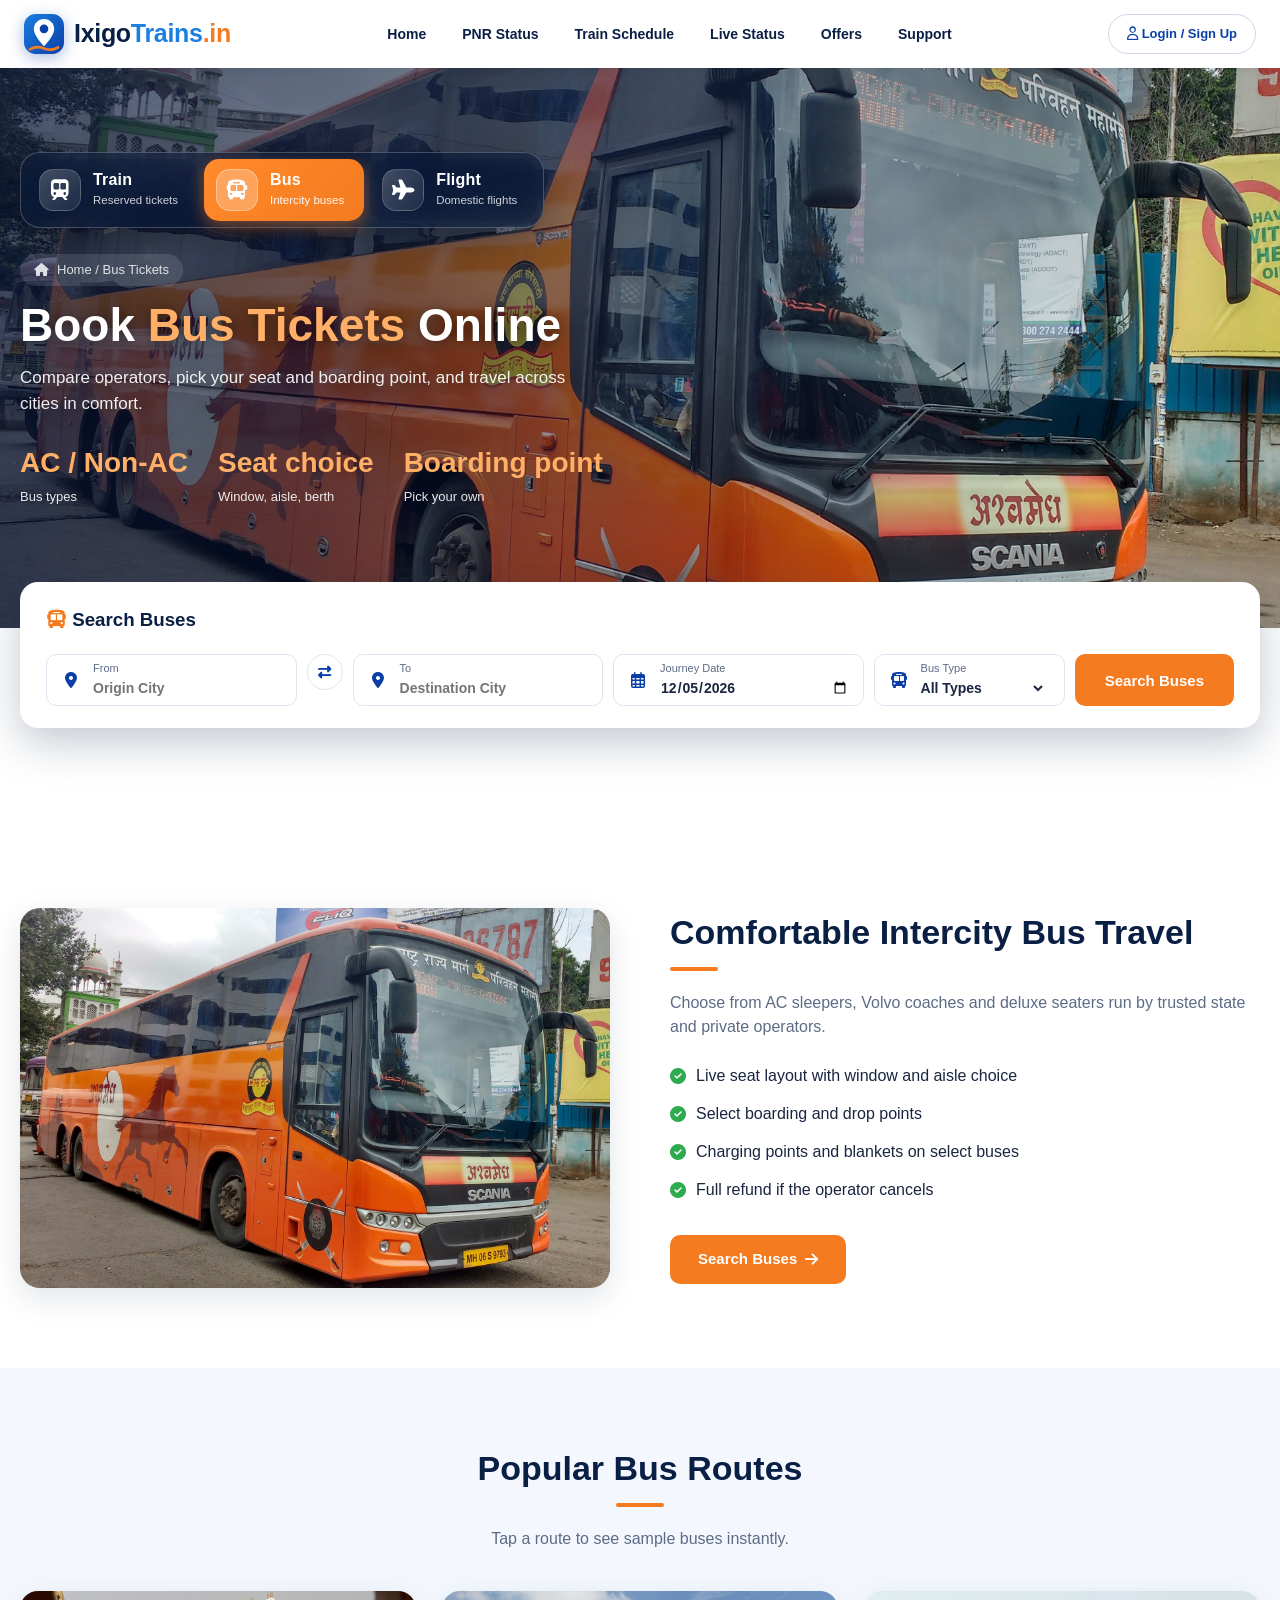
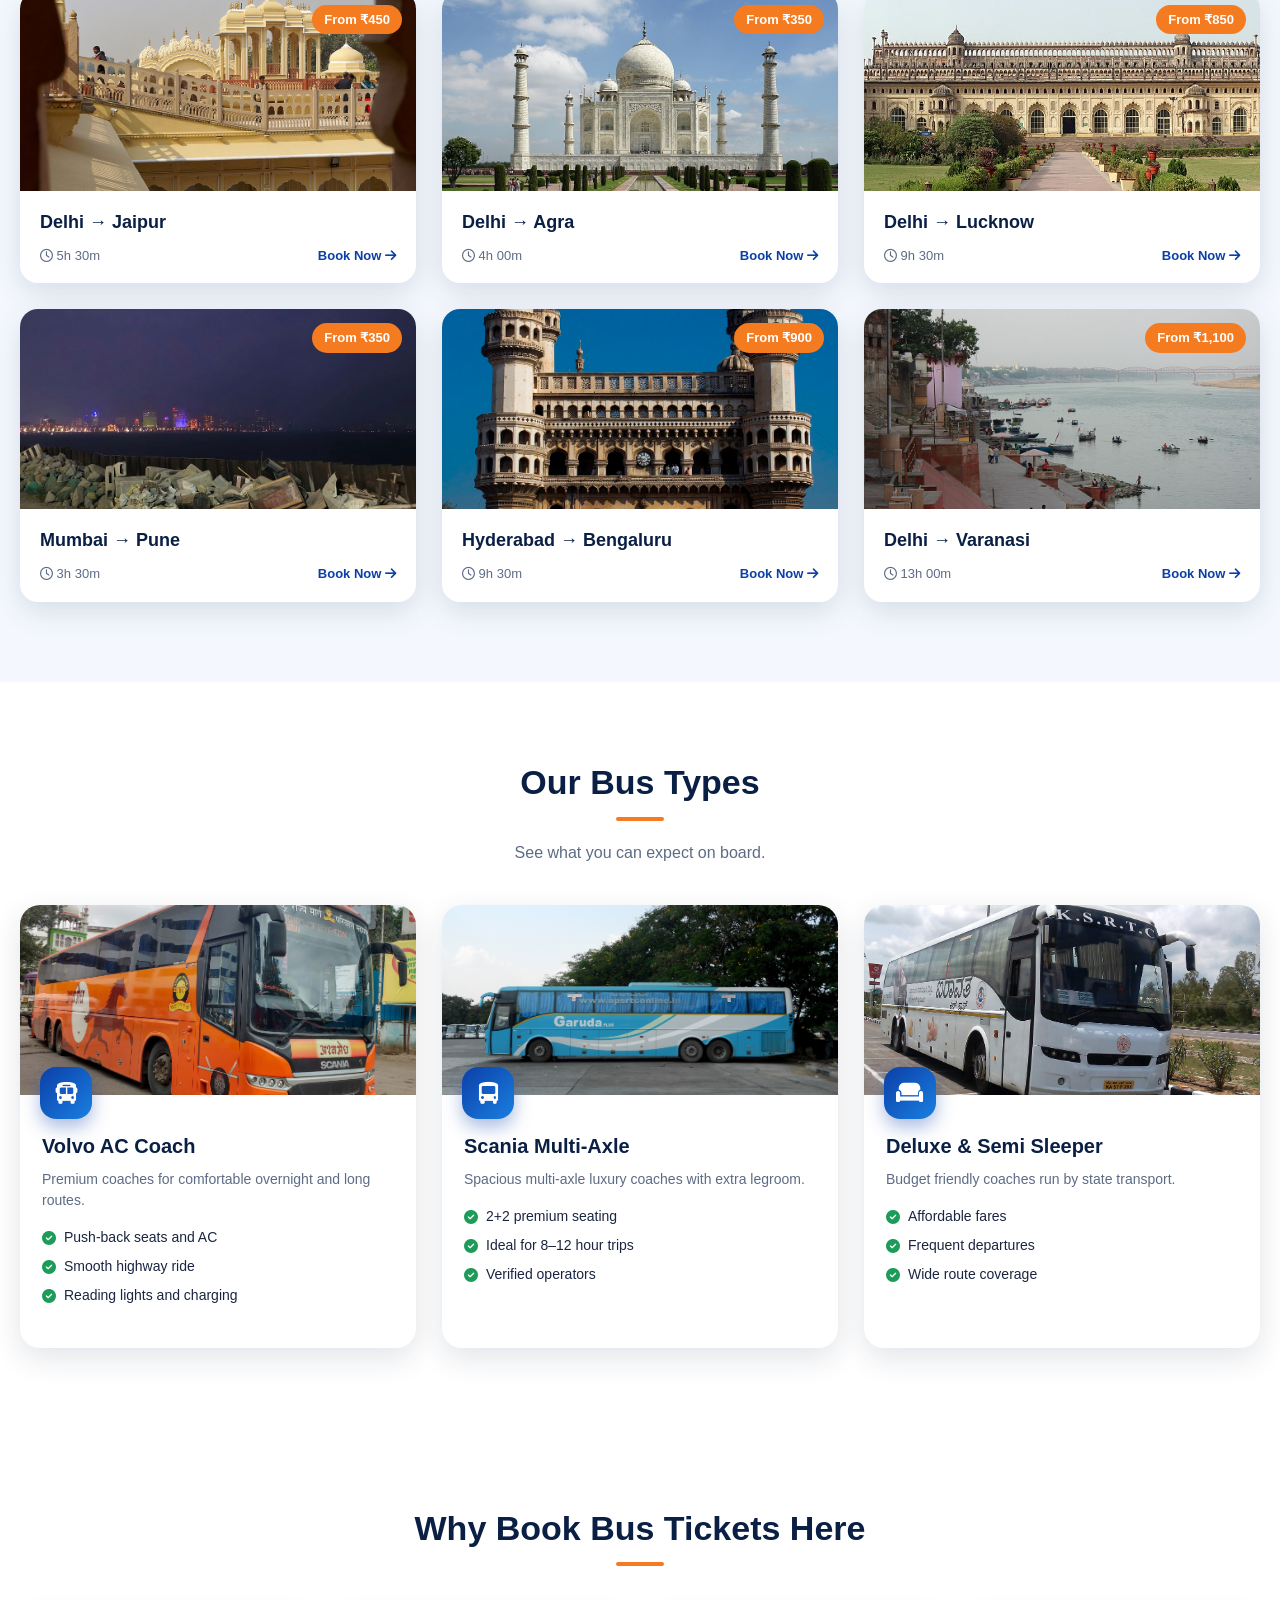
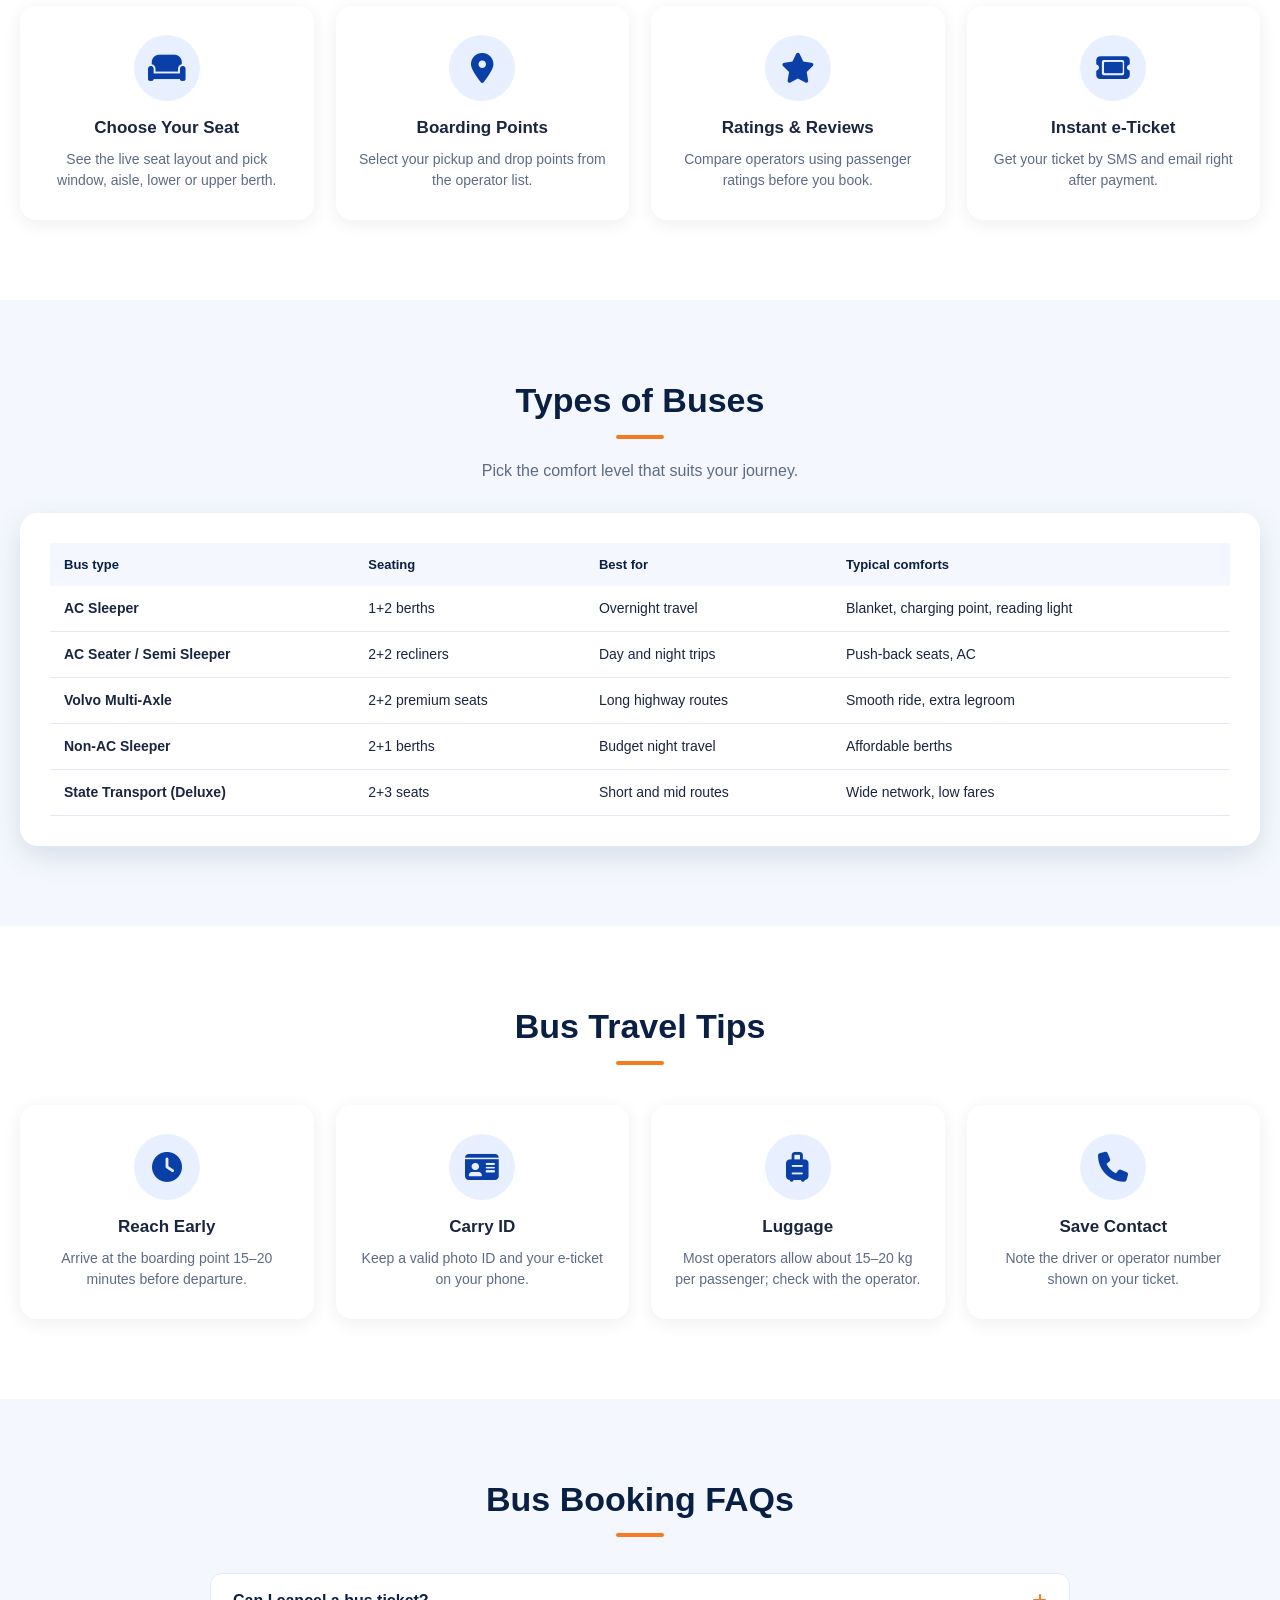
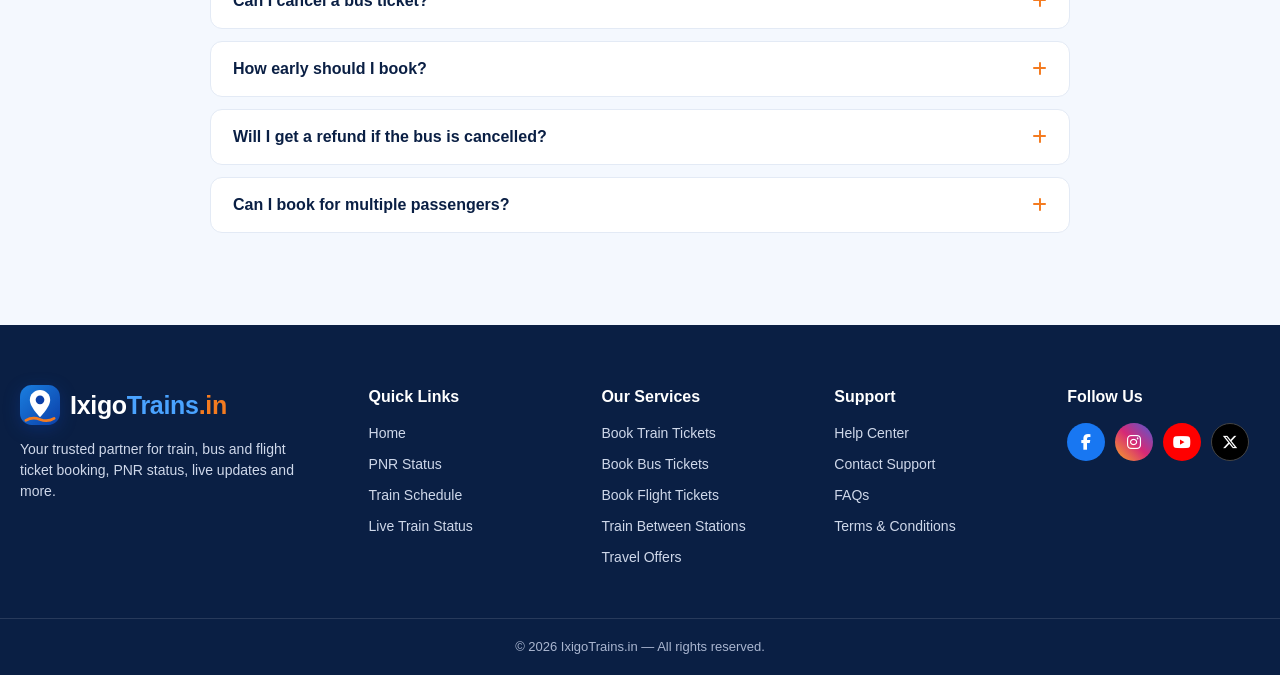
==== commit 7630c33d: "first commit" ====
--- a/bus.html
+++ b/bus.html
@@ -15,9 +15,9 @@
   <div class="hero-slides" aria-hidden="true"><div class="slide active" style="background-image:url('images/bus1.jpg')"></div><div class="slide" style="background-image:url('images/bus2.jpg')"></div><div class="slide" style="background-image:url('images/bus3.jpg')"></div><div class="slide" style="background-image:url('images/bus4.jpg')"></div><div class="slide" style="background-image:url('images/bus5.jpg')"></div></div>
   <div class="container reveal">
     <div class="mode-pick reveal">
-      <a class="mp" href="train.html"><i class="fa-solid fa-train-subway"></i><b>Train</b><small>Reserved tickets</small></a>
-      <a class="mp active" href="bus.html"><i class="fa-solid fa-bus"></i><b>Bus</b><small>Intercity buses</small></a>
-      <a class="mp" href="flight.html"><i class="fa-solid fa-plane"></i><b>Flight</b><small>Domestic flights</small></a>
+      <a class="mp" href="/train"><i class="fa-solid fa-train-subway"></i><b>Train</b><small>Reserved tickets</small></a>
+      <a class="mp active" href="/bus"><i class="fa-solid fa-bus"></i><b>Bus</b><small>Intercity buses</small></a>
+      <a class="mp" href="/flight"><i class="fa-solid fa-plane"></i><b>Flight</b><small>Domestic flights</small></a>
     </div>
     <span class="crumb"><i class="fa-solid fa-house"></i> Home / Bus Tickets</span>
     <h1>Book <span>Bus Tickets</span> Online</h1>
